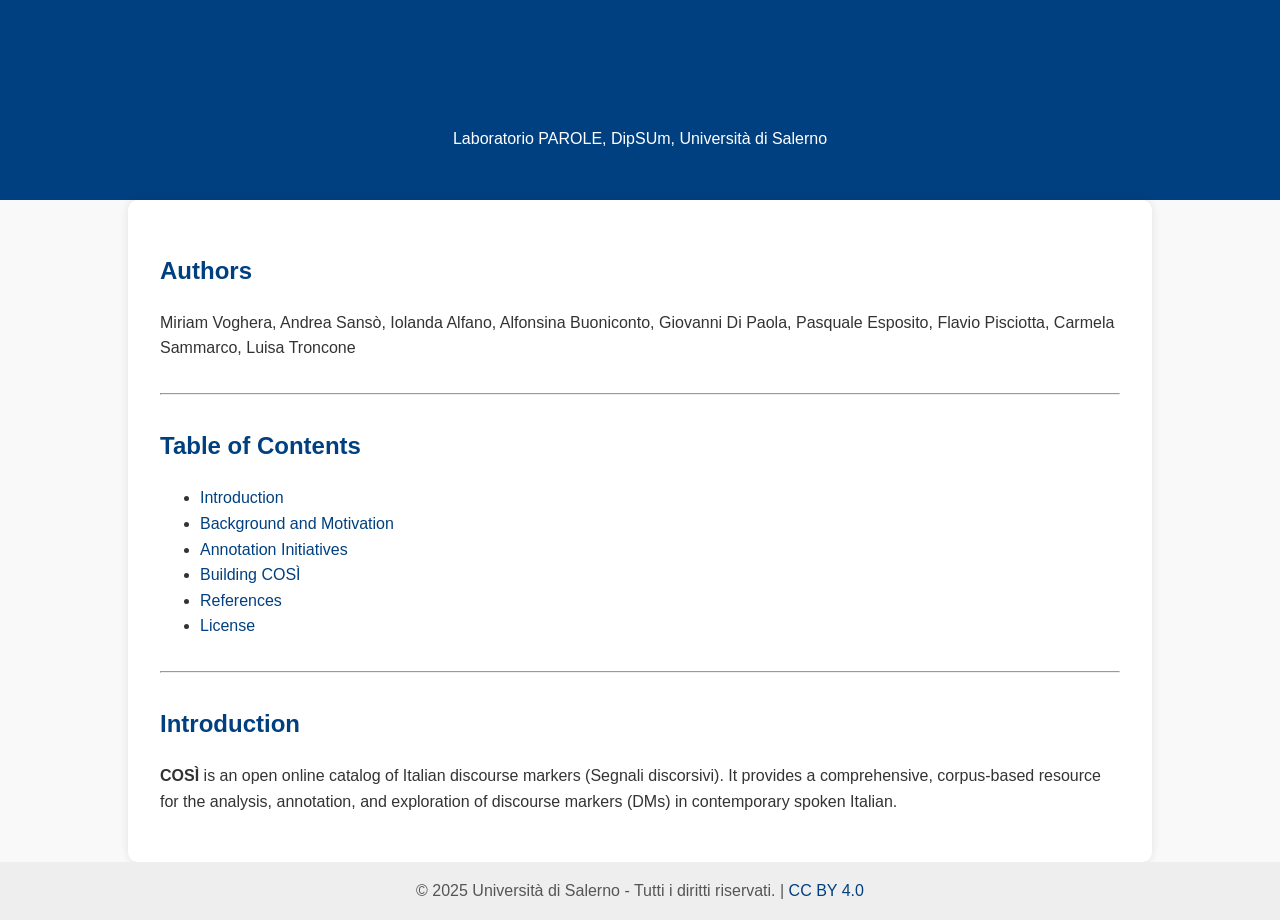
==== index.html @ 942e21ba "Create index.html" ====
<!DOCTYPE html>
<html lang="it">
<head>
  <meta charset="UTF-8" />
  <meta name="viewport" content="width=device-width, initial-scale=1.0"/>
  <title>COSÌ - Catalogo Online dei Segnali discorsivi dell’Italiano</title>
  <style>
    body {
      margin: 0;
      font-family: "Helvetica Neue", sans-serif;
      line-height: 1.6;
      background: #f9f9f9;
      color: #333;
      display: flex;
      flex-direction: column;
      min-height: 100vh;
    }

    header {
      background: #004080;
      color: white;
      padding: 2rem;
      text-align: center;
    }

    main {
      flex: 1;
      padding: 2rem;
      max-width: 960px;
      margin: 0 auto;
      background: white;
      box-shadow: 0 0 10px rgba(0,0,0,0.1);
      border-radius: 10px;
    }

    h1, h2, h3 {
      color: #004080;
    }

    code {
      background: #eee;
      padding: 0.2em 0.4em;
      border-radius: 4px;
    }

    footer {
      text-align: center;
      padding: 1rem;
      background: #eee;
      color: #555;
    }

    table {
      width: 100%;
      border-collapse: collapse;
      margin-top: 1em;
    }

    th, td {
      border: 1px solid #ccc;
      padding: 0.5em;
      text-align: left;
    }

    a {
      color: #004080;
      text-decoration: none;
    }

    a:hover {
      text-decoration: underline;
    }

    hr {
      margin: 2rem 0;
    }
  </style>
</head>
<body>

  <header>
    <h1>COSÌ - Catalogo Online dei Segnali discorsivi dell’Italiano</h1>
    <p>Laboratorio PAROLE, DipSUm, Università di Salerno</p>
  </header>

  <main>
    <!-- Paste your markdown content here as HTML or use a converter to generate it -->
    <!-- For brevity, only the first few sections shown here -->
    <h2>Authors</h2>
    <p>
      Miriam Voghera, Andrea Sansò, Iolanda Alfano, Alfonsina Buoniconto, Giovanni Di Paola, Pasquale Esposito, Flavio Pisciotta, Carmela Sammarco, Luisa Troncone
    </p>

    <hr />

    <h2>Table of Contents</h2>
    <ul>
      <li><a href="#introduction">Introduction</a></li>
      <li><a href="#background-and-motivation">Background and Motivation</a></li>
      <li><a href="#annotation-initiatives">Annotation Initiatives</a></li>
      <li><a href="#building-così">Building COSÌ</a></li>
      <li><a href="#references">References</a></li>
      <li><a href="#license">License</a></li>
    </ul>

    <hr />

    <h2 id="introduction">Introduction</h2>
    <p><strong>COSÌ</strong> is an open online catalog of Italian discourse markers (Segnali discorsivi).  
    It provides a comprehensive, corpus-based resource for the analysis, annotation, and exploration of discourse markers (DMs) in contemporary spoken Italian.</p>

    <!-- Continue adding the rest of your sections as HTML or paste the rest here -->

  </main>

  <footer>
    © 2025 Università di Salerno - Tutti i diritti riservati. |
    <a href="https://creativecommons.org/licenses/by/4.0/">CC BY 4.0</a>
  </footer>

</body>
</html>
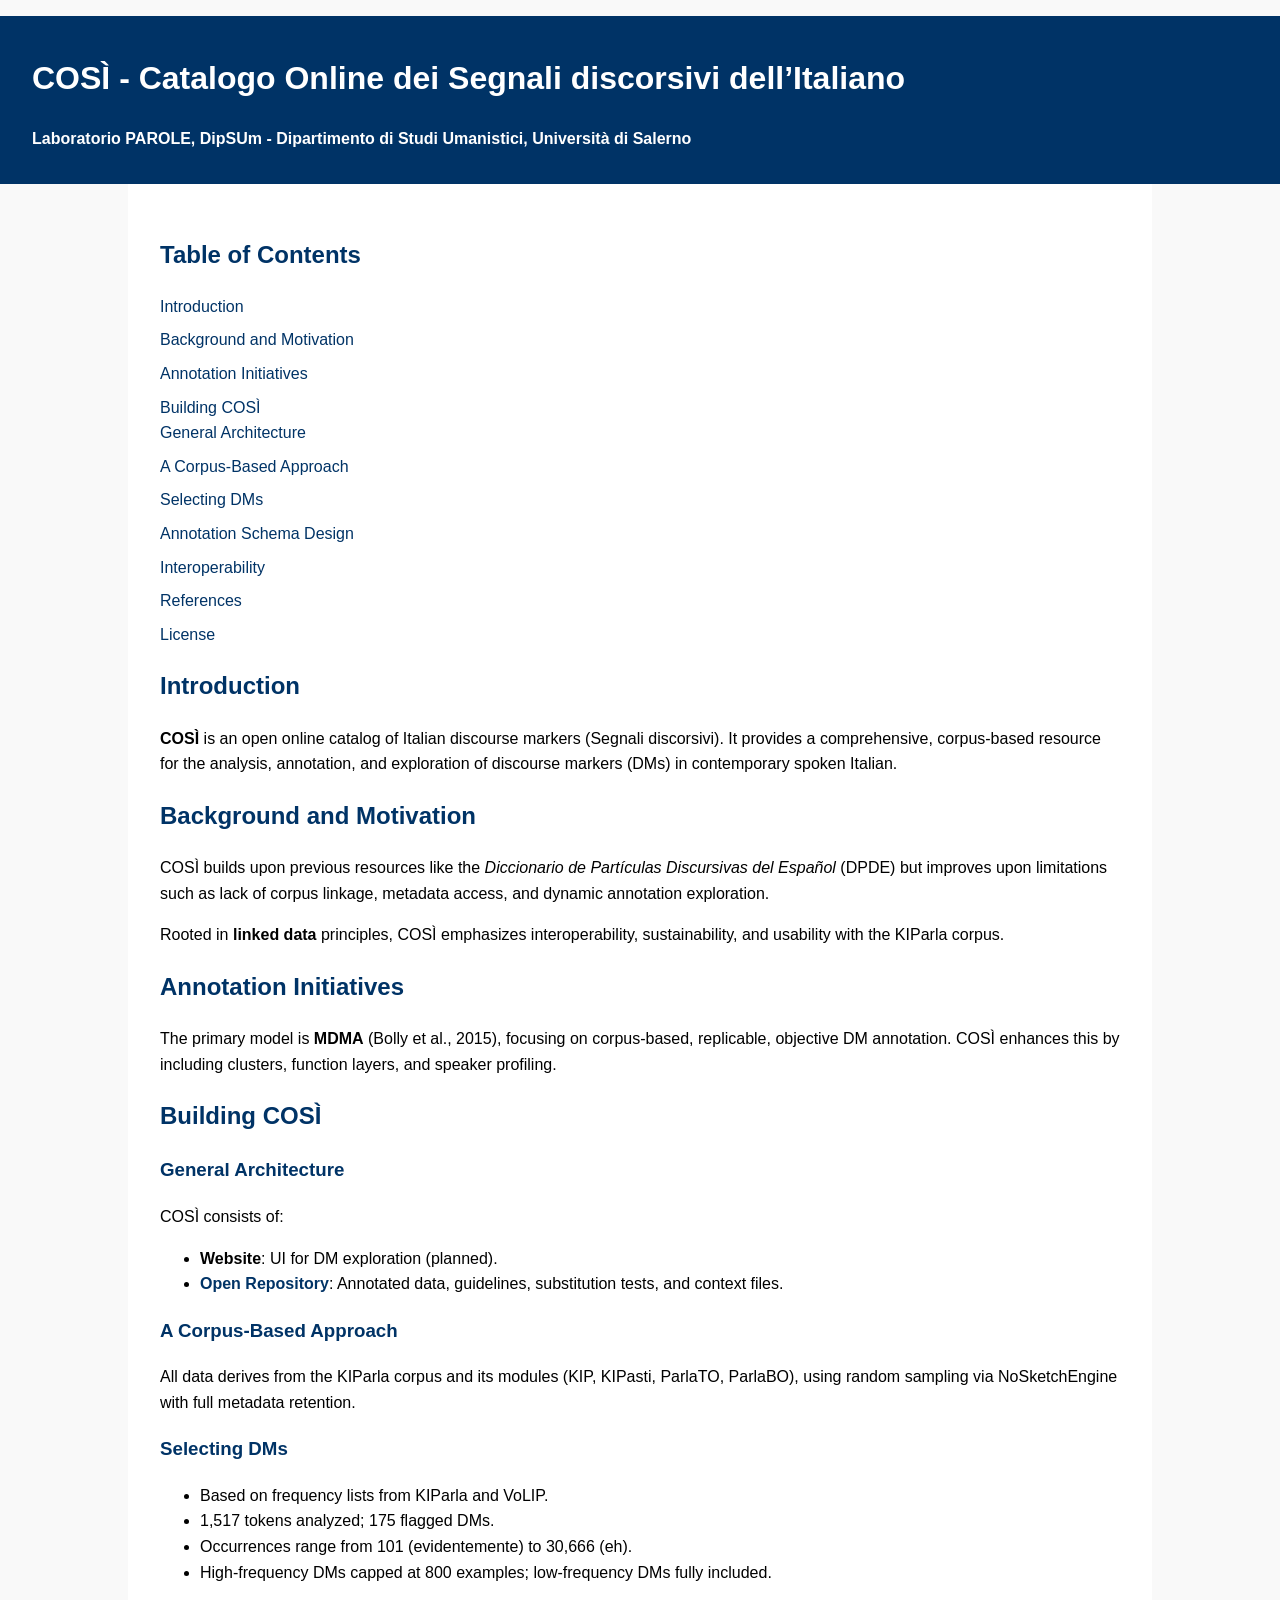
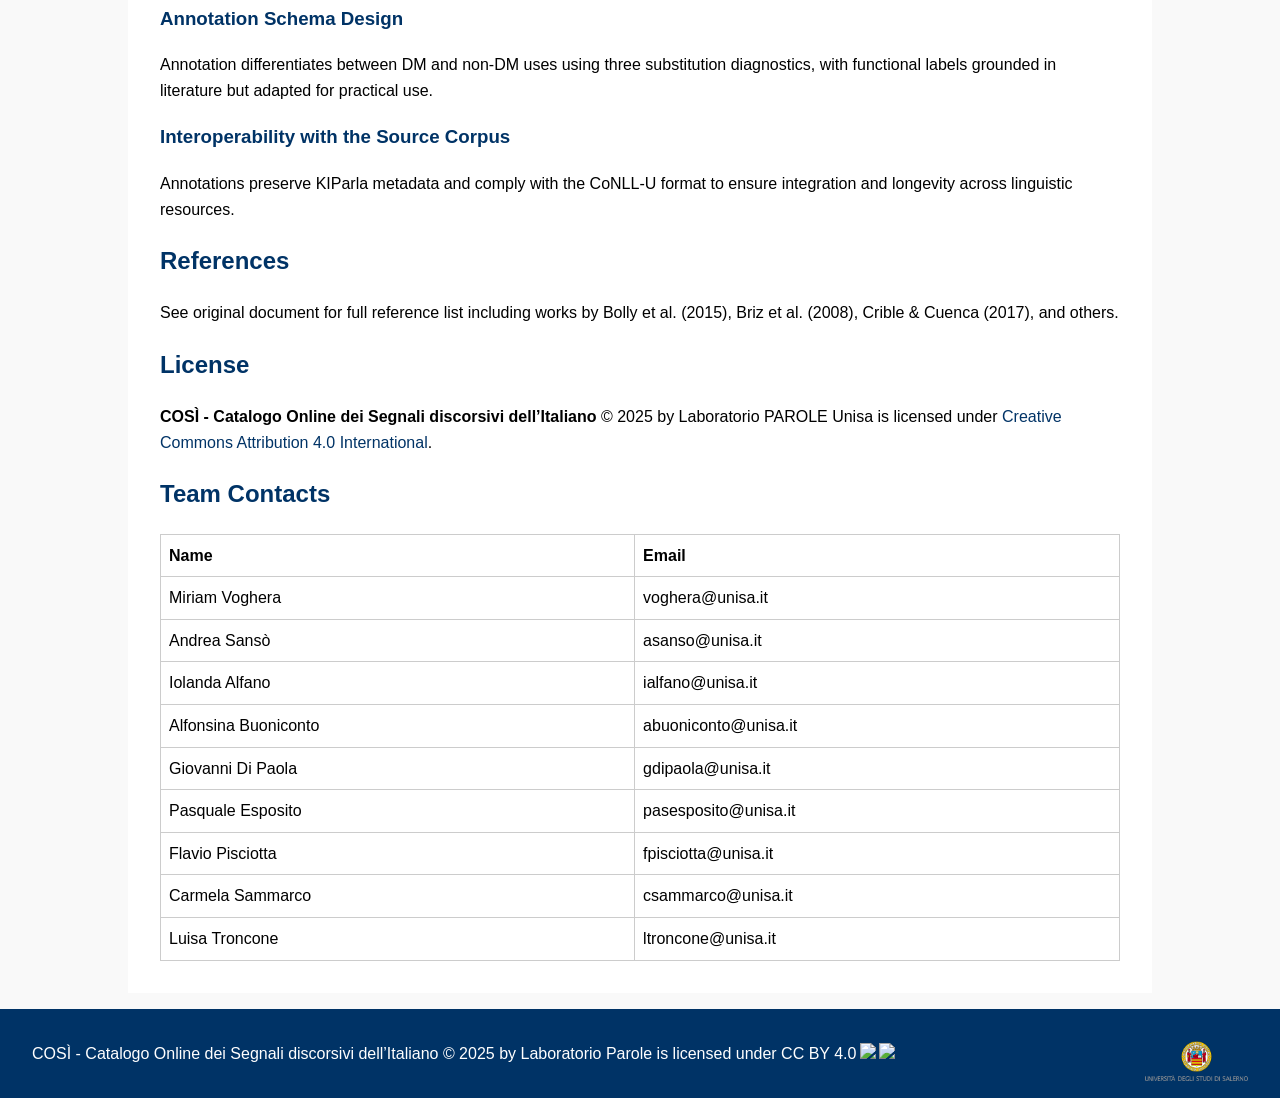
==== commit a8c38b56: "Website" ====
--- a/index.html
+++ b/index.html
@@ -1,122 +1,182 @@
 <!DOCTYPE html>
-<html lang="it">
+<html lang="en">
 <head>
-  <meta charset="UTF-8" />
-  <meta name="viewport" content="width=device-width, initial-scale=1.0"/>
+  <meta charset="UTF-8">
+  <meta name="viewport" content="width=device-width, initial-scale=1.0">
   <title>COSÌ - Catalogo Online dei Segnali discorsivi dell’Italiano</title>
   <style>
-    body {
+ body {
+      font-family: Arial, sans-serif;
+      line-height: 1.6;
       margin: 0;
-      font-family: "Helvetica Neue", sans-serif;
-      line-height: 1.6;
+      padding: 0;
       background: #f9f9f9;
-      color: #333;
-      display: flex;
-      flex-direction: column;
-      min-height: 100vh;
     }
+    header, footer {
+      background: #003366;
+      color: white;
+      padding: 1em 2em;
+      margin-top: 1em;
+      display:block;
+      flex-direction: row;
 
-    header {
-      background: #004080;
-      color: white;
-      padding: 2rem;
-      text-align: center;
     }
+    footer a {
 
+        color: white;
+    }
     main {
-      flex: 1;
-      padding: 2rem;
+      padding: 2em;
       max-width: 960px;
-      margin: 0 auto;
+      margin: auto;
       background: white;
-      box-shadow: 0 0 10px rgba(0,0,0,0.1);
-      border-radius: 10px;
     }
-
     h1, h2, h3 {
-      color: #004080;
+      color: #003366;
     }
-
-    code {
-      background: #eee;
-      padding: 0.2em 0.4em;
-      border-radius: 4px;
+    a {
+      color: #003366;
+      text-decoration: none;
     }
-
-    footer {
-      text-align: center;
-      padding: 1rem;
-      background: #eee;
-      color: #555;
+    nav ul {
+      list-style-type: none;
+      padding: 0;
     }
-
+    nav ul li {
+      margin-bottom: 0.5em;
+    }
     table {
+      border-collapse: collapse;
       width: 100%;
-      border-collapse: collapse;
       margin-top: 1em;
     }
-
+    table, th, td {
+      border: 1px solid #ccc;
+    }
     th, td {
-      border: 1px solid #ccc;
       padding: 0.5em;
       text-align: left;
     }
-
-    a {
-      color: #004080;
-      text-decoration: none;
-    }
-
-    a:hover {
-      text-decoration: underline;
-    }
-
-    hr {
-      margin: 2rem 0;
-    }
+  
   </style>
 </head>
 <body>
+  <header>
+    <h1 style="color: white;">COSÌ - Catalogo Online dei Segnali discorsivi dell’Italiano</h1>
+    <p><strong>Laboratorio PAROLE, DipSUm - Dipartimento di Studi Umanistici, Università di Salerno</strong></p>
+  </header>
+  <main>
+    <h2>Table of Contents</h2>
+    <nav>
+      <ul>
+        <li><a href="#introduction">Introduction</a></li>
+        <li><a href="#background-and-motivation">Background and Motivation</a></li>
+        <li><a href="#annotation-initiatives">Annotation Initiatives</a></li>
+        <li><a href="#building-cosi">Building COSÌ</a>
+          <ul>
+            <li><a href="#general-architecture">General Architecture</a></li>
+            <li><a href="#a-corpus-based-approach">A Corpus-Based Approach</a></li>
+            <li><a href="#selecting-dms">Selecting DMs</a></li>
+            <li><a href="#annotation-schema-design">Annotation Schema Design</a></li>
+            <li><a href="#interoperability">Interoperability</a></li>
+          </ul>
+        </li>
+        <li><a href="#references">References</a></li>
+        <li><a href="#license">License</a></li>
+      </ul>
+    </nav>
 
-  <header>
-    <h1>COSÌ - Catalogo Online dei Segnali discorsivi dell’Italiano</h1>
-    <p>Laboratorio PAROLE, DipSUm, Università di Salerno</p>
-  </header>
+    <section id="introduction">
+      <h2>Introduction</h2>
+      <p><strong>COSÌ</strong> is an open online catalog of Italian discourse markers (Segnali discorsivi). It provides a comprehensive, corpus-based resource for the analysis, annotation, and exploration of discourse markers (DMs) in contemporary spoken Italian.</p>
+    </section>
 
-  <main>
-    <!-- Paste your markdown content here as HTML or use a converter to generate it -->
-    <!-- For brevity, only the first few sections shown here -->
-    <h2>Authors</h2>
-    <p>
-      Miriam Voghera, Andrea Sansò, Iolanda Alfano, Alfonsina Buoniconto, Giovanni Di Paola, Pasquale Esposito, Flavio Pisciotta, Carmela Sammarco, Luisa Troncone
-    </p>
+    <section id="background-and-motivation">
+      <h2>Background and Motivation</h2>
+      <p>COSÌ builds upon previous resources like the <em>Diccionario de Partículas Discursivas del Español</em> (DPDE) but improves upon limitations such as lack of corpus linkage, metadata access, and dynamic annotation exploration.</p>
+      <p>Rooted in <strong>linked data</strong> principles, COSÌ emphasizes interoperability, sustainability, and usability with the KIParla corpus.</p>
+    </section>
 
-    <hr />
+    <section id="annotation-initiatives">
+      <h2>Annotation Initiatives</h2>
+      <p>The primary model is <strong>MDMA</strong> (Bolly et al., 2015), focusing on corpus-based, replicable, objective DM annotation. COSÌ enhances this by including clusters, function layers, and speaker profiling.</p>
+    </section>
 
-    <h2>Table of Contents</h2>
-    <ul>
-      <li><a href="#introduction">Introduction</a></li>
-      <li><a href="#background-and-motivation">Background and Motivation</a></li>
-      <li><a href="#annotation-initiatives">Annotation Initiatives</a></li>
-      <li><a href="#building-così">Building COSÌ</a></li>
-      <li><a href="#references">References</a></li>
-      <li><a href="#license">License</a></li>
-    </ul>
+    <section id="building-cosi">
+      <h2>Building COSÌ</h2>
 
-    <hr />
+      <section id="general-architecture">
+        <h3>General Architecture</h3>
+        <p>COSÌ consists of:</p>
+        <ul>
+          <li><strong>Website</strong>: UI for DM exploration (planned).</li>
+          <li><strong><a href="https://github.com/LaboratorioPAROLE/cosi">Open Repository</a></strong>: Annotated data, guidelines, substitution tests, and context files.</li>
+        </ul>
+      </section>
 
-    <h2 id="introduction">Introduction</h2>
-    <p><strong>COSÌ</strong> is an open online catalog of Italian discourse markers (Segnali discorsivi).  
-    It provides a comprehensive, corpus-based resource for the analysis, annotation, and exploration of discourse markers (DMs) in contemporary spoken Italian.</p>
+      <section id="a-corpus-based-approach">
+        <h3>A Corpus-Based Approach</h3>
+        <p>All data derives from the KIParla corpus and its modules (KIP, KIPasti, ParlaTO, ParlaBO), using random sampling via NoSketchEngine with full metadata retention.</p>
+      </section>
 
-    <!-- Continue adding the rest of your sections as HTML or paste the rest here -->
+      <section id="selecting-dms">
+        <h3>Selecting DMs</h3>
+        <ul>
+          <li>Based on frequency lists from KIParla and VoLIP.</li>
+          <li>1,517 tokens analyzed; 175 flagged DMs.</li>
+          <li>Occurrences range from 101 (evidentemente) to 30,666 (eh).</li>
+          <li>High-frequency DMs capped at 800 examples; low-frequency DMs fully included.</li>
+        </ul>
+      </section>
 
+      <section id="annotation-schema-design">
+        <h3>Annotation Schema Design</h3>
+        <p>Annotation differentiates between DM and non-DM uses using three substitution diagnostics, with functional labels grounded in literature but adapted for practical use.</p>
+      </section>
+
+      <section id="interoperability">
+        <h3>Interoperability with the Source Corpus</h3>
+        <p>Annotations preserve KIParla metadata and comply with the CoNLL-U format to ensure integration and longevity across linguistic resources.</p>
+      </section>
+    </section>
+
+    <section id="references">
+      <h2>References</h2>
+      <p>See original document for full reference list including works by Bolly et al. (2015), Briz et al. (2008), Crible & Cuenca (2017), and others.</p>
+    </section>
+
+    <section id="license">
+      <h2>License</h2>
+      <p><strong>COSÌ - Catalogo Online dei Segnali discorsivi dell’Italiano</strong> © 2025 by Laboratorio PAROLE Unisa is licensed under <a href="https://creativecommons.org/licenses/by/4.0/" target="_blank">Creative Commons Attribution 4.0 International</a>.</p>
+    </section>
+
+    <section id="contacts">
+      <h2>Team Contacts</h2>
+      <table>
+        <thead>
+          <tr><th>Name</th><th>Email</th></tr>
+        </thead>
+        <tbody>
+          <tr><td>Miriam Voghera</td><td>voghera@unisa.it</td></tr>
+          <tr><td>Andrea Sansò</td><td>asanso@unisa.it</td></tr>
+          <tr><td>Iolanda Alfano</td><td>ialfano@unisa.it</td></tr>
+          <tr><td>Alfonsina Buoniconto</td><td>abuoniconto@unisa.it</td></tr>
+          <tr><td>Giovanni Di Paola</td><td>gdipaola@unisa.it</td></tr>
+          <tr><td>Pasquale Esposito</td><td>pasesposito@unisa.it</td></tr>
+          <tr><td>Flavio Pisciotta</td><td>fpisciotta@unisa.it</td></tr>
+          <tr><td>Carmela Sammarco</td><td>csammarco@unisa.it</td></tr>
+          <tr><td>Luisa Troncone</td><td>ltroncone@unisa.it</td></tr>
+        </tbody>
+      </table>
+    </section>
   </main>
+  <footer>
 
-  <footer>
-    © 2025 Università di Salerno - Tutti i diritti riservati. |
-    <a href="https://creativecommons.org/licenses/by/4.0/">CC BY 4.0</a>
-  </footer>
-
+    
+<p><a href="https://creativecommons.org">COSÌ - Catalogo Online dei Segnali discorsivi dell’Italiano</a> © 2025 by <a href="https://creativecommons.org">Laboratorio Parole</a> is licensed under <a href="https://creativecommons.org/licenses/by/4.0/">CC BY 4.0</a><img src="https://mirrors.creativecommons.org/presskit/icons/cc.svg" style="max-width: 1em;max-height:1em;margin-left: .2em;"><img src="https://mirrors.creativecommons.org/presskit/icons/by.svg" style="max-width: 1em;max-height:1em;margin-left: .2em;">  <img style="align-items: center;
+      float: right;
+      height: 40px;" src="/images/logo-unisa.png"/></p>
+   
+</footer>
 </body>
 </html>
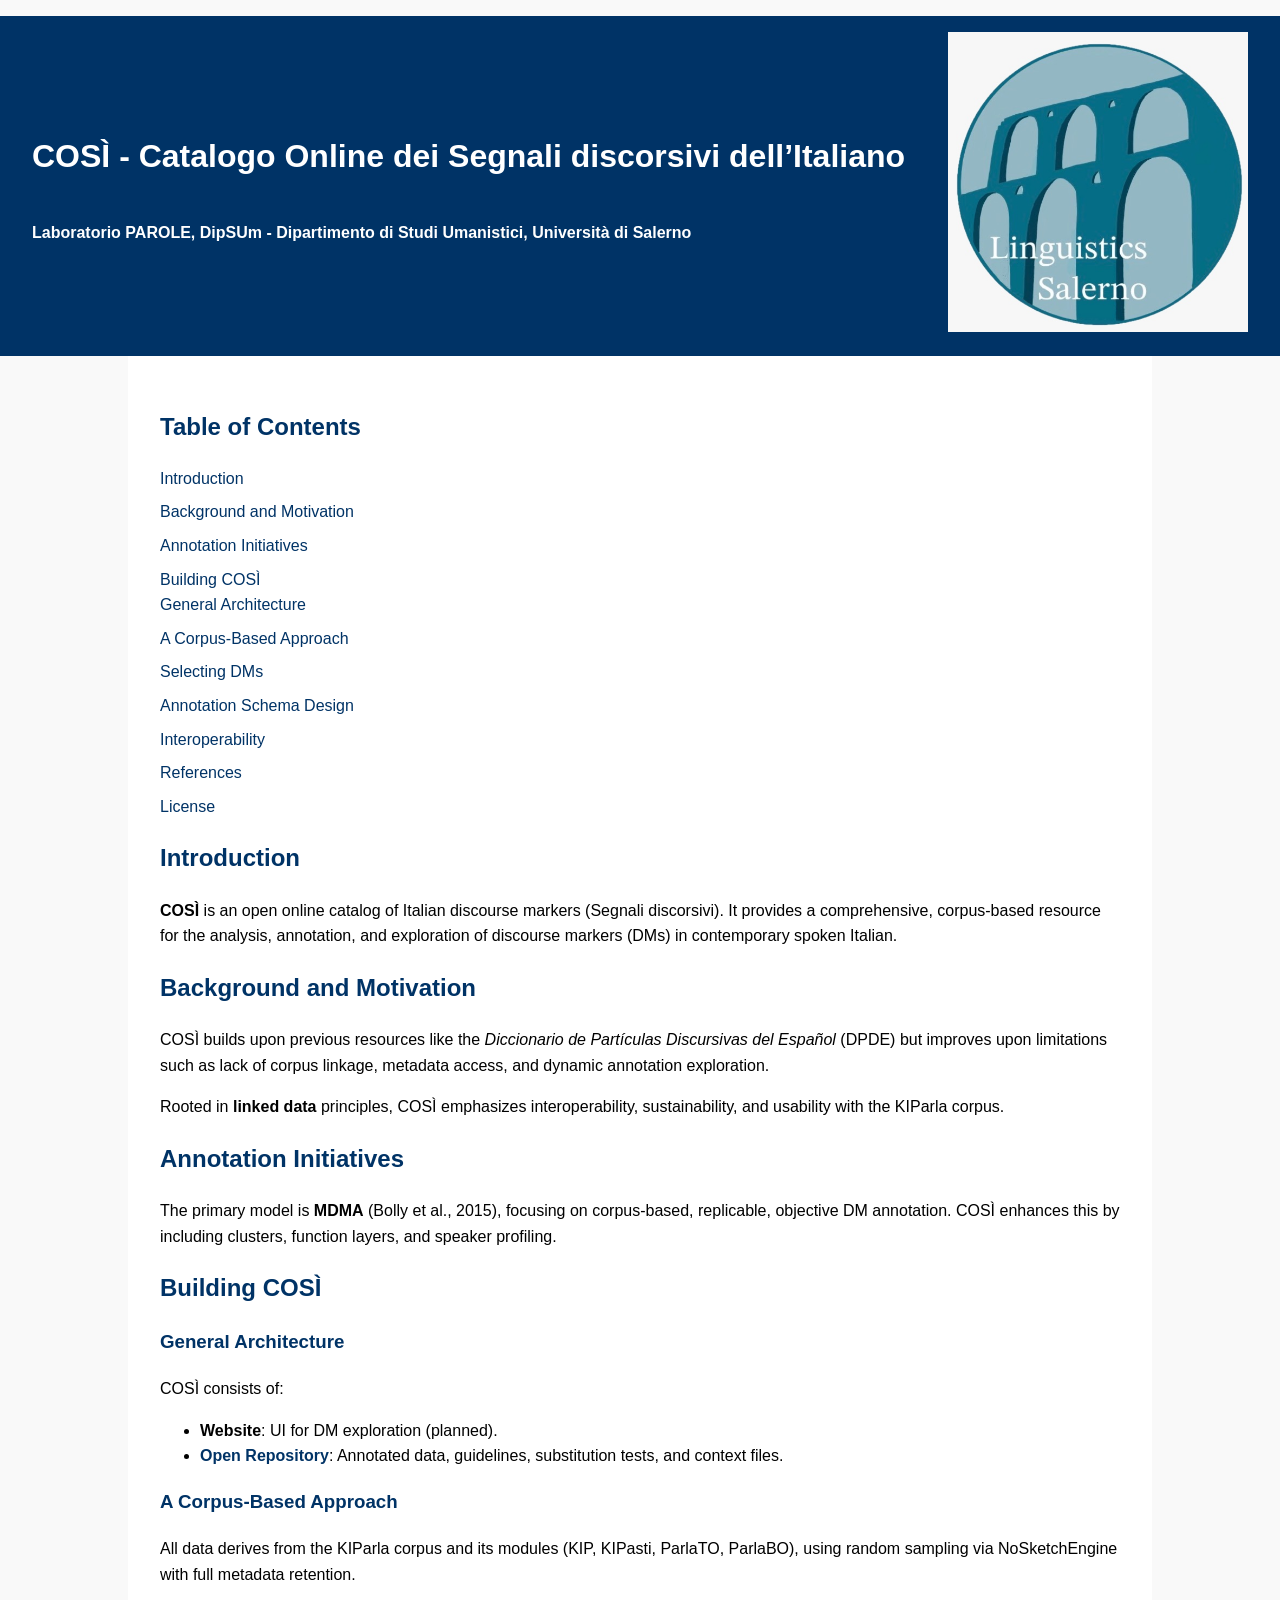
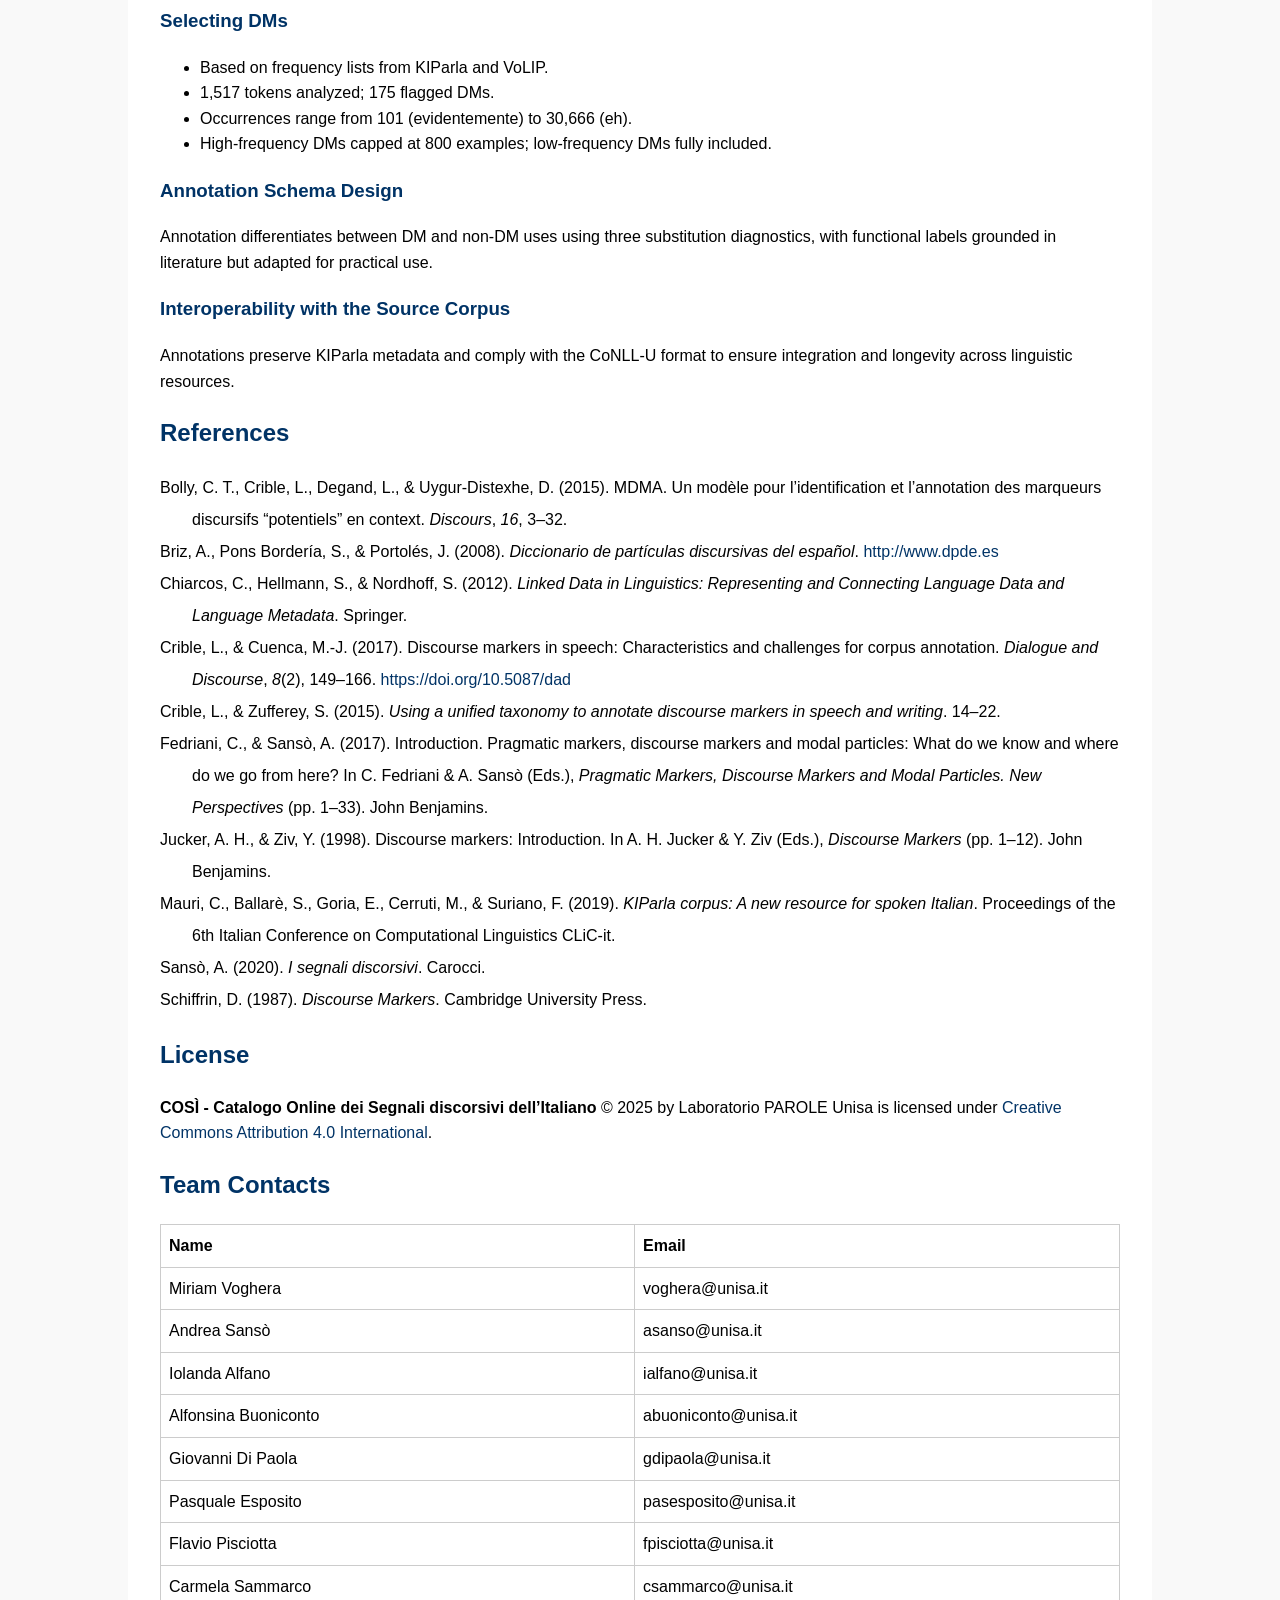
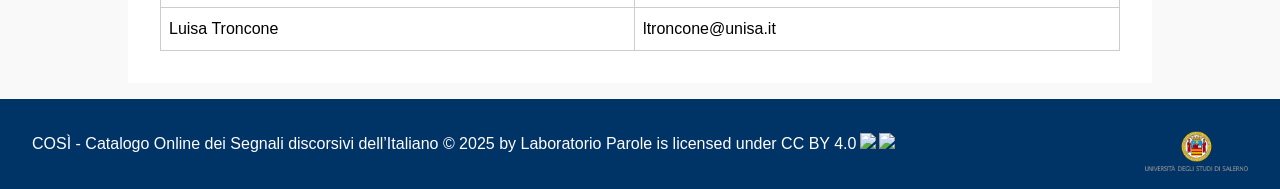
==== commit ac7d9f71: "LinguiticSA logo update" ====
--- a/index.html
+++ b/index.html
@@ -62,9 +62,24 @@
 </head>
 <body>
   <header>
-    <h1 style="color: white;">COSÌ - Catalogo Online dei Segnali discorsivi dell’Italiano</h1>
-    <p><strong>Laboratorio PAROLE, DipSUm - Dipartimento di Studi Umanistici, Università di Salerno</strong></p>
-  </header>
+  <div style="display: flex; align-items: center;">
+    <div style="display: flex; flex-direction: column;">
+      <h1 style="color: white;">COSÌ - Catalogo Online dei Segnali discorsivi dell’Italiano</h1>
+      <div>
+        <p><strong>Laboratorio PAROLE, DipSUm - Dipartimento di Studi Umanistici, Università di Salerno</strong></p>
+      </div>
+    </div>
+    
+    <div style="margin-left: auto;">
+      <img
+        style="height: 300px; width: 300px;"
+        src="/images/logo-linguisticSA.jpg"
+        alt="Logo LinguisticSA"
+      />
+    </div>
+  </div>
+</header>
+
   <main>
     <h2>Table of Contents</h2>
     <nav>
@@ -142,8 +157,31 @@
 
     <section id="references">
       <h2>References</h2>
-      <p>See original document for full reference list including works by Bolly et al. (2015), Briz et al. (2008), Crible & Cuenca (2017), and others.</p>
-    </section>
+     
+     <div class="csl-bib-body" style="line-height: 2; margin-left: 2em; text-indent:-2em;">
+  <div class="csl-entry">Bolly, C. T., Crible, L., Degand, L., &amp; Uygur-Distexhe, D. (2015). MDMA. Un modèle pour l’identification et l’annotation des marqueurs discursifs “potentiels” en context. <i>Discours</i>, <i>16</i>, 3–32.</div>
+  <span class="Z3988" title="url_ver=Z39.88-2004&amp;ctx_ver=Z39.88-2004&amp;rfr_id=info%3Asid%2Fzotero.org%3A2&amp;rft_val_fmt=info%3Aofi%2Ffmt%3Akev%3Amtx%3Ajournal&amp;rft.genre=article&amp;rft.atitle=MDMA.%20Un%20mod%C3%A8le%20pour%20l%E2%80%99identification%20et%20l%E2%80%99annotation%20des%20marqueurs%20discursifs%20%E2%80%9Cpotentiels%E2%80%9D%20en%20context&amp;rft.jtitle=Discours&amp;rft.stitle=Discours&amp;rft.volume=16&amp;rft.aufirst=C.%20T.&amp;rft.aulast=Bolly&amp;rft.au=C.%20T.%20Bolly&amp;rft.au=L.%20Crible&amp;rft.au=L.%20Degand&amp;rft.au=D.%20Uygur-Distexhe&amp;rft.date=2015&amp;rft.pages=3-32&amp;rft.spage=3&amp;rft.epage=32"></span>
+  <div class="csl-entry">Briz, A., Pons Bordería, S., &amp; Portolés, J. (2008). <i>Diccionario de partículas discursivas del español</i>. <a href="http://www.dpde.es">http://www.dpde.es</a></div>
+  <span class="Z3988" title="url_ver=Z39.88-2004&amp;ctx_ver=Z39.88-2004&amp;rfr_id=info%3Asid%2Fzotero.org%3A2&amp;rft_val_fmt=info%3Aofi%2Ffmt%3Akev%3Amtx%3Adc&amp;rft.type=webpage&amp;rft.title=Diccionario%20de%20part%C3%ADculas%20discursivas%20del%20espa%C3%B1ol&amp;rft.identifier=http%3A%2F%2Fwww.dpde.es&amp;rft.aufirst=A.&amp;rft.aulast=Briz&amp;rft.au=A.%20Briz&amp;rft.au=S.%20Pons%20Border%C3%ADa&amp;rft.au=J.%20Portol%C3%A9s&amp;rft.date=2008"></span>
+  <div class="csl-entry">Chiarcos, C., Hellmann, S., &amp; Nordhoff, S. (2012). <i>Linked Data in Linguistics: Representing and Connecting Language Data and Language Metadata</i>. Springer.</div>
+  <span class="Z3988" title="url_ver=Z39.88-2004&amp;ctx_ver=Z39.88-2004&amp;rfr_id=info%3Asid%2Fzotero.org%3A2&amp;rft_val_fmt=info%3Aofi%2Ffmt%3Akev%3Amtx%3Abook&amp;rft.genre=book&amp;rft.btitle=Linked%20Data%20in%20Linguistics%3A%20Representing%20and%20Connecting%20Language%20Data%20and%20Language%20Metadata&amp;rft.place=Berlin%2C%20Heidelberg&amp;rft.publisher=Springer&amp;rft.aufirst=Christian&amp;rft.aulast=Chiarcos&amp;rft.au=Christian%20Chiarcos&amp;rft.au=Sebastian%20Hellmann&amp;rft.au=Sebastian%20Nordhoff&amp;rft.date=2012"></span>
+  <div class="csl-entry">Crible, L., &amp; Cuenca, M.-J. (2017). Discourse markers in speech: Characteristics and challenges for corpus annotation. <i>Dialogue and Discourse</i>, <i>8</i>(2), 149–166. <a href="https://doi.org/10.5087/dad">https://doi.org/10.5087/dad</a></div>
+  <span class="Z3988" title="url_ver=Z39.88-2004&amp;ctx_ver=Z39.88-2004&amp;rfr_id=info%3Asid%2Fzotero.org%3A2&amp;rft_id=info%3Adoi%2F10.5087%2Fdad&amp;rft_val_fmt=info%3Aofi%2Ffmt%3Akev%3Amtx%3Ajournal&amp;rft.genre=article&amp;rft.atitle=Discourse%20markers%20in%20speech%3A%20Characteristics%20and%20challenges%20for%20corpus%20annotation&amp;rft.jtitle=Dialogue%20and%20Discourse&amp;rft.stitle=Dialogue%20and%20Discourse&amp;rft.volume=8&amp;rft.issue=2&amp;rft.aufirst=L.&amp;rft.aulast=Crible&amp;rft.au=L.%20Crible&amp;rft.au=Maria-Josep%20Cuenca&amp;rft.date=2017&amp;rft.pages=149-166&amp;rft.spage=149&amp;rft.epage=166"></span>
+  <div class="csl-entry">Crible, L., &amp; Zufferey, S. (2015). <i>Using a unified taxonomy to annotate discourse markers in speech and writing</i>. 14–22.</div>
+  <span class="Z3988" title="url_ver=Z39.88-2004&amp;ctx_ver=Z39.88-2004&amp;rfr_id=info%3Asid%2Fzotero.org%3A2&amp;rft_val_fmt=info%3Aofi%2Ffmt%3Akev%3Amtx%3Abook&amp;rft.genre=proceeding&amp;rft.atitle=Using%20a%20unified%20taxonomy%20to%20annotate%20discourse%20markers%20in%20speech%20and%20writing&amp;rft.aufirst=L.&amp;rft.aulast=Crible&amp;rft.au=L.%20Crible&amp;rft.au=S.%20Zufferey&amp;rft.date=2015&amp;rft.pages=14-22&amp;rft.spage=14&amp;rft.epage=22"></span>
+  <div class="csl-entry">Fedriani, C., &amp; Sansò, A. (2017). Introduction. Pragmatic markers, discourse markers and modal particles: What do we know and where do we go from here? In C. Fedriani &amp; A. Sansò (Eds.), <i>Pragmatic Markers, Discourse Markers and Modal Particles. New Perspectives</i> (pp. 1–33). John Benjamins.</div>
+  <span class="Z3988" title="url_ver=Z39.88-2004&amp;ctx_ver=Z39.88-2004&amp;rfr_id=info%3Asid%2Fzotero.org%3A2&amp;rft_val_fmt=info%3Aofi%2Ffmt%3Akev%3Amtx%3Abook&amp;rft.genre=bookitem&amp;rft.atitle=Introduction.%20Pragmatic%20markers%2C%20discourse%20markers%20and%20modal%20particles%3A%20What%20do%20we%20know%20and%20where%20do%20we%20go%20from%20here%3F&amp;rft.place=Amsterdam&amp;rft.publisher=John%20Benjamins&amp;rft.aufirst=Chiara&amp;rft.aulast=Fedriani&amp;rft.au=Chiara%20Fedriani&amp;rft.au=Andrea%20Sans%C3%B2&amp;rft.au=Chiara%20Fedriani&amp;rft.au=Andrea%20Sans%C3%B2&amp;rft.date=2017&amp;rft.pages=1-33&amp;rft.spage=1&amp;rft.epage=33"></span>
+  <div class="csl-entry">Jucker, A. H., &amp; Ziv, Y. (1998). Discourse markers: Introduction. In A. H. Jucker &amp; Y. Ziv (Eds.), <i>Discourse Markers</i> (pp. 1–12). John Benjamins.</div>
+  <span class="Z3988" title="url_ver=Z39.88-2004&amp;ctx_ver=Z39.88-2004&amp;rfr_id=info%3Asid%2Fzotero.org%3A2&amp;rft_val_fmt=info%3Aofi%2Ffmt%3Akev%3Amtx%3Abook&amp;rft.genre=bookitem&amp;rft.atitle=Discourse%20markers%3A%20Introduction&amp;rft.place=Amsterdam&amp;rft.publisher=John%20Benjamins&amp;rft.aufirst=Andreas%20H.&amp;rft.aulast=Jucker&amp;rft.au=Andreas%20H.%20Jucker&amp;rft.au=Yael%20Ziv&amp;rft.au=Andreas%20H.%20Jucker&amp;rft.au=Yael%20Ziv&amp;rft.date=1998&amp;rft.pages=1-12&amp;rft.spage=1&amp;rft.epage=12"></span>
+  <div class="csl-entry">Mauri, C., Ballarè, S., Goria, E., Cerruti, M., &amp; Suriano, F. (2019). <i>KIParla corpus: A new resource for spoken Italian</i>. Proceedings of the 6th Italian Conference on Computational Linguistics CLiC-it.</div>
+  <span class="Z3988" title="url_ver=Z39.88-2004&amp;ctx_ver=Z39.88-2004&amp;rfr_id=info%3Asid%2Fzotero.org%3A2&amp;rft_val_fmt=info%3Aofi%2Ffmt%3Akev%3Amtx%3Abook&amp;rft.genre=proceeding&amp;rft.atitle=KIParla%20corpus%3A%20a%20new%20resource%20for%20spoken%20Italian&amp;rft.aufirst=Caterina&amp;rft.aulast=Mauri&amp;rft.au=Caterina%20Mauri&amp;rft.au=Samuela%20Ballar%C3%A8&amp;rft.au=Ester%20Goria&amp;rft.au=Massimo%20Cerruti&amp;rft.au=Francesco%20Suriano&amp;rft.date=2019"></span>
+  <div class="csl-entry">Sansò, A. (2020). <i>I segnali discorsivi</i>. Carocci.</div>
+  <span class="Z3988" title="url_ver=Z39.88-2004&amp;ctx_ver=Z39.88-2004&amp;rfr_id=info%3Asid%2Fzotero.org%3A2&amp;rft_val_fmt=info%3Aofi%2Ffmt%3Akev%3Amtx%3Abook&amp;rft.genre=book&amp;rft.btitle=I%20segnali%20discorsivi&amp;rft.place=Rome&amp;rft.publisher=Carocci&amp;rft.aufirst=Andrea&amp;rft.aulast=Sans%C3%B2&amp;rft.au=Andrea%20Sans%C3%B2&amp;rft.date=2020"></span>
+  <div class="csl-entry">Schiffrin, D. (1987). <i>Discourse Markers</i>. Cambridge University Press.</div>
+  <span class="Z3988" title="url_ver=Z39.88-2004&amp;ctx_ver=Z39.88-2004&amp;rfr_id=info%3Asid%2Fzotero.org%3A2&amp;rft_val_fmt=info%3Aofi%2Ffmt%3Akev%3Amtx%3Abook&amp;rft.genre=book&amp;rft.btitle=Discourse%20Markers&amp;rft.place=Cambridge&amp;rft.publisher=Cambridge%20University%20Press&amp;rft.aufirst=Deborah&amp;rft.aulast=Schiffrin&amp;rft.au=Deborah%20Schiffrin&amp;rft.date=1987"></span>
+</div>
+</section>
+
 
     <section id="license">
       <h2>License</h2>
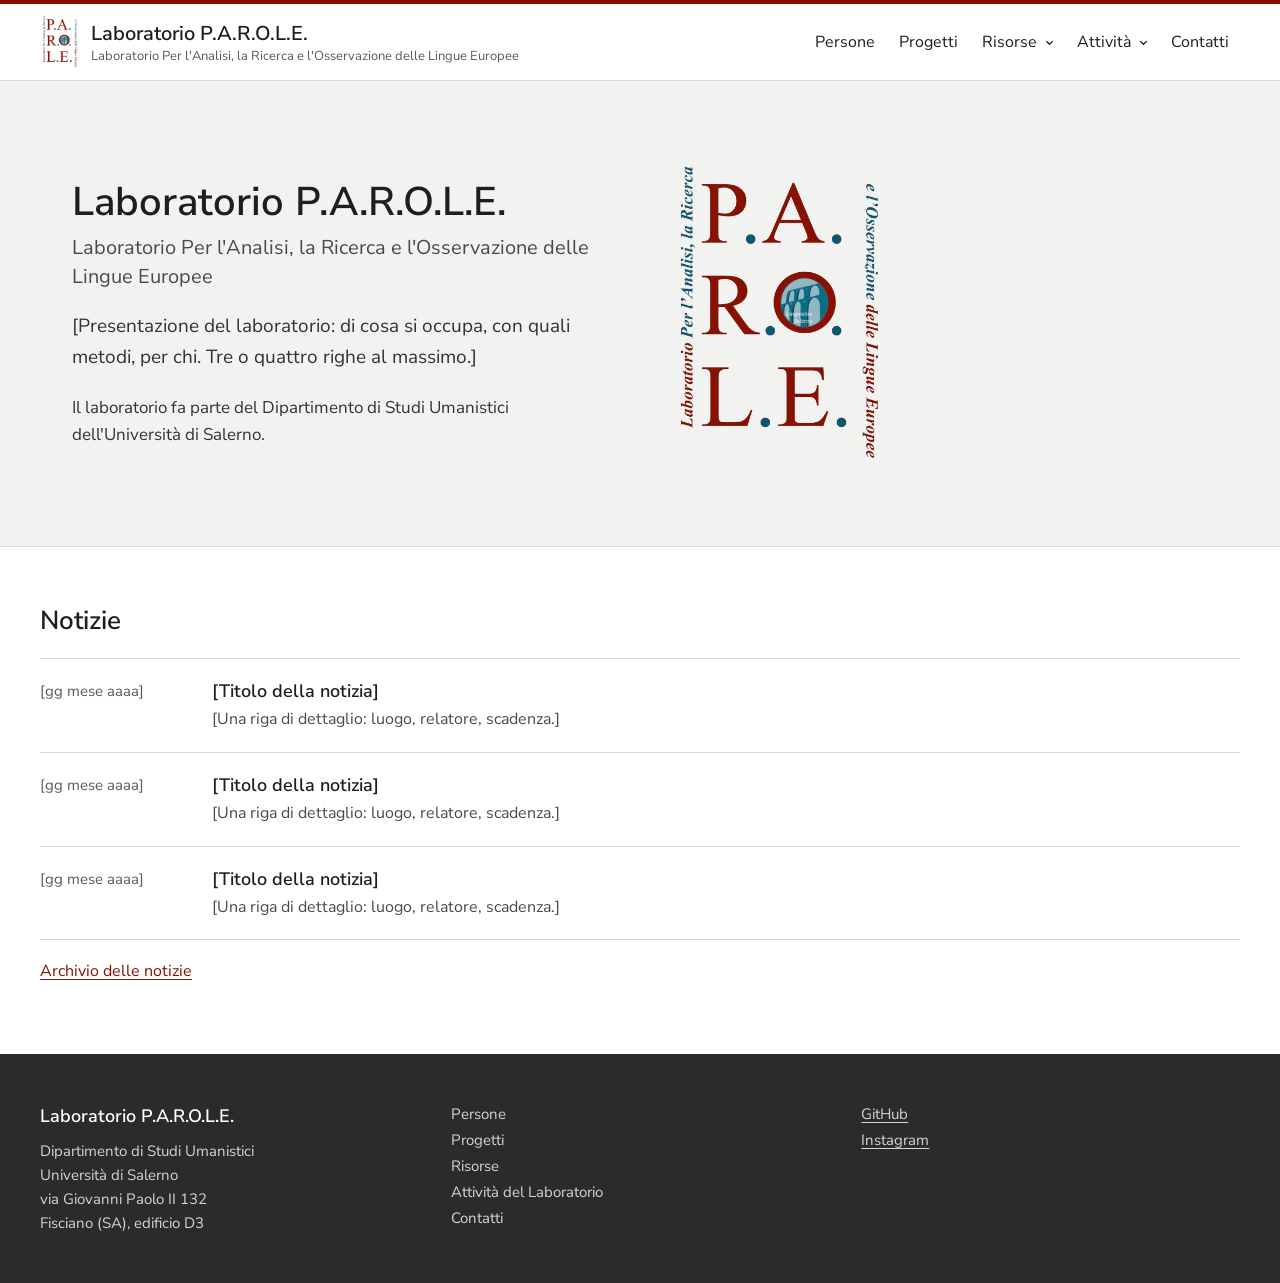
==== commit c1c64ce8: "Add files via upload" ====
--- a/index.html
+++ b/index.html
@@ -1,220 +1,110 @@
-<!DOCTYPE html>
-<html lang="en">
+<!doctype html>
+<html lang="it">
 <head>
-  <meta charset="UTF-8">
-  <meta name="viewport" content="width=device-width, initial-scale=1.0">
-  <title>COSÌ - Catalogo Online dei Segnali discorsivi dell’Italiano</title>
-  <style>
- body {
-      font-family: Arial, sans-serif;
-      line-height: 1.6;
-      margin: 0;
-      padding: 0;
-      background: #f9f9f9;
-    }
-    header, footer {
-      background: #003366;
-      color: white;
-      padding: 1em 2em;
-      margin-top: 1em;
-      display:block;
-      flex-direction: row;
-
-    }
-    footer a {
-
-        color: white;
-    }
-    main {
-      padding: 2em;
-      max-width: 960px;
-      margin: auto;
-      background: white;
-    }
-    h1, h2, h3 {
-      color: #003366;
-    }
-    a {
-      color: #003366;
-      text-decoration: none;
-    }
-    nav ul {
-      list-style-type: none;
-      padding: 0;
-    }
-    nav ul li {
-      margin-bottom: 0.5em;
-    }
-    table {
-      border-collapse: collapse;
-      width: 100%;
-      margin-top: 1em;
-    }
-    table, th, td {
-      border: 1px solid #ccc;
-    }
-    th, td {
-      padding: 0.5em;
-      text-align: left;
-    }
-  
-  </style>
+<meta charset="utf-8">
+<meta name="viewport" content="width=device-width, initial-scale=1">
+<title>P.A.R.O.L.E. – Home</title>
+<link rel="preconnect" href="https://fonts.googleapis.com">
+<link href="https://fonts.googleapis.com/css2?family=Nunito+Sans:opsz,wght@6..12,400;6..12,600&amp;display=swap" rel="stylesheet">
+<link rel="stylesheet" href="style.css">
 </head>
 <body>
-  <header>
-  <div style="display: flex; align-items: center;">
-    <div style="display: flex; flex-direction: column;">
-      <h1 style="color: white;">COSÌ - Catalogo Online dei Segnali discorsivi dell’Italiano</h1>
-      <div>
-        <p><strong>Laboratorio PAROLE, DipSUm - Dipartimento di Studi Umanistici, Università di Salerno</strong></p>
+<div class="page">
+<header class="site-header">
+  <div class="inner">
+    <a class="brand" href="index.html">
+      <img src="images/logo.png" alt="" width="39" height="56">
+      <span><span class="brand-name">Laboratorio P.A.R.O.L.E.</span><span class="brand-full">Laboratorio Per l'Analisi, la Ricerca e l'Osservazione delle Lingue Europee</span></span>
+    </a>
+    <nav class="main-nav" aria-label="Principale">
+      <a href="persone.html">Persone</a>
+      <a href="progetti.html">Progetti</a>
+      <div class="has-menu">
+        <a href="risorse.html">Risorse</a>
+        <button type="button" class="menu-toggle" aria-expanded="false" aria-label="Sottosezioni di Risorse"><svg aria-hidden="true" width="11" height="11" viewBox="0 0 12 12" fill="none" stroke="currentColor" stroke-width="1.5"><path d="M2.5 4.5 6 8l3.5-3.5"/></svg></button>
+        <div class="submenu">
+          <a href="corpora.html">Corpora e banche dati</a>
+          <a href="didattica.html">Piattaforme per la didattica</a>
+          <a href="strumenti.html">Strumenti di analisi e annotazione</a>
+        </div>
       </div>
+      <div class="has-menu">
+        <a href="attivita.html">Attività</a>
+        <button type="button" class="menu-toggle" aria-expanded="false" aria-label="Sottosezioni di Attività"><svg aria-hidden="true" width="11" height="11" viewBox="0 0 12 12" fill="none" stroke="currentColor" stroke-width="1.5"><path d="M2.5 4.5 6 8l3.5-3.5"/></svg></button>
+        <div class="submenu">
+          <a href="tesi.html">Tesi di dottorato</a>
+          <a href="eventi.html">Organizzazione di eventi di interesse accademico</a>
+          <a href="terza-missione.html">Terza missione</a>
+        </div>
+      </div>
+      <a href="contatti.html">Contatti</a>
+    </nav>
+  </div>
+</header>
+<main>
+
+  <section style="max-width: 1200px; width: 100%; box-sizing: border-box; margin: 0 auto; padding: 72px 32px 72px; display: grid; grid-template-columns: repeat(auto-fit, minmax(min(100%, 380px), 1fr)); gap: 48px; align-items: center">
+    <div style="display: flex; flex-direction: column; gap: 20px">
+      <div style="display: flex; flex-direction: column; gap: 8px">
+        <h1 style="margin: 0; font-size: 40px; line-height: 1.15; font-weight: 600">Laboratorio P.A.R.O.L.E.</h1>
+        <p style="margin: 0; font-size: 20px; line-height: 1.45; color: #4A4A4A">Laboratorio Per l'Analisi, la Ricerca e l'Osservazione delle Lingue Europee</p>
+      </div>
+      <p style="margin: 0; font-size: 19px; line-height: 1.65; color: #333333">[Presentazione del laboratorio: di cosa si occupa, con quali metodi, per chi. Tre o quattro righe al massimo.]</p>
+      <p style="margin: 0; font-size: 17px; line-height: 1.6; color: #333333">Il laboratorio fa parte del Dipartimento di Studi Umanistici dell'Università di Salerno.</p>
     </div>
-    
-    <div style="margin-left: auto;">
-      <img
-        style="height: 300px; width: 300px;"
-        src="/images/logo-linguisticSA.jpg"
-        alt="Logo LinguisticSA"
-      />
+    <img src="images/logo.png" alt="Logo del Laboratorio P.A.R.O.L.E." style="width: 226px; max-width: 100%; height: auto">
+  </section>
+
+  <section style="background: #FFFFFF; border-top: 1px solid #D9D9D5">
+    <div style="max-width: 1200px; margin: 0 auto; padding: 56px 32px 72px; display: flex; flex-direction: column; gap: 20px">
+      <h2 style="margin: 0; font-size: 26px; font-weight: 600">Notizie</h2>
+      <ul style="list-style: none; margin: 0; padding: 0; border-top: 1px solid #D9D9D5">
+        <li style="display: flex; flex-wrap: wrap; gap: 4px 32px; padding: 20px 0; border-bottom: 1px solid #D9D9D5">
+          <span style="flex: 0 0 140px; font-size: 15px; color: #595959; padding-top: 2px">[gg mese aaaa]</span>
+          <span style="flex: 1 1 480px; display: flex; flex-direction: column; gap: 4px"><a href="index.html" style="font-size: 18px; font-weight: 600">[Titolo della notizia]</a><span style="font-size: 16px; line-height: 1.55; color: #4A4A4A">[Una riga di dettaglio: luogo, relatore, scadenza.]</span></span>
+        </li>
+        <li style="display: flex; flex-wrap: wrap; gap: 4px 32px; padding: 20px 0; border-bottom: 1px solid #D9D9D5">
+          <span style="flex: 0 0 140px; font-size: 15px; color: #595959; padding-top: 2px">[gg mese aaaa]</span>
+          <span style="flex: 1 1 480px; display: flex; flex-direction: column; gap: 4px"><a href="index.html" style="font-size: 18px; font-weight: 600">[Titolo della notizia]</a><span style="font-size: 16px; line-height: 1.55; color: #4A4A4A">[Una riga di dettaglio: luogo, relatore, scadenza.]</span></span>
+        </li>
+        <li style="display: flex; flex-wrap: wrap; gap: 4px 32px; padding: 20px 0; border-bottom: 1px solid #D9D9D5">
+          <span style="flex: 0 0 140px; font-size: 15px; color: #595959; padding-top: 2px">[gg mese aaaa]</span>
+          <span style="flex: 1 1 480px; display: flex; flex-direction: column; gap: 4px"><a href="index.html" style="font-size: 18px; font-weight: 600">[Titolo della notizia]</a><span style="font-size: 16px; line-height: 1.55; color: #4A4A4A">[Una riga di dettaglio: luogo, relatore, scadenza.]</span></span>
+        </li>
+      </ul>
+      <a href="index.html" style="align-self: flex-start; font-size: 16px; color: var(--accent); text-decoration: underline; text-underline-offset: 3px">Archivio delle notizie</a>
+    </div>
+  </section>
+</main>
+<div style="margin-top: auto">
+<footer class="site-footer" style="font-family: 'Avenir Next', 'Avenir', 'Nunito Sans', system-ui, sans-serif; background: #2B2B2B; color: #D4D4D0">
+  <div style="max-width: 1200px; margin: 0 auto; padding: 48px 32px; display: grid; grid-template-columns: repeat(auto-fit, minmax(min(100%, 240px), 1fr)); gap: 32px; font-size: 15px; line-height: 1.6">
+    <div>
+      <div style="font-size: 18px; font-weight: 600; color: #FFFFFF; margin-bottom: 8px">Laboratorio P.A.R.O.L.E.</div>
+      Dipartimento di Studi Umanistici<br>Università di Salerno<br>via Giovanni Paolo II 132<br>Fisciano (SA), edificio D3
+    </div>
+    <nav aria-label="Sezioni del sito" style="display: flex; flex-direction: column; gap: 2px">
+      <a href="persone.html" style="color: #D4D4D0; text-decoration: none">Persone</a>
+      <a href="progetti.html" style="color: #D4D4D0; text-decoration: none">Progetti</a>
+      <a href="risorse.html" style="color: #D4D4D0; text-decoration: none">Risorse</a>
+      <a href="attivita.html" style="color: #D4D4D0; text-decoration: none">Attività del Laboratorio</a>
+      <a href="contatti.html" style="color: #D4D4D0; text-decoration: none">Contatti</a>
+    </nav>
+    <div style="display: flex; flex-direction: column; gap: 2px">
+      <a href="https://github.com/LaboratorioPAROLE/" style="color: #D4D4D0; text-decoration: underline; text-underline-offset: 3px">GitHub</a>
+      <a href="https://www.instagram.com/linguistics_salerno/" style="color: #D4D4D0; text-decoration: underline; text-underline-offset: 3px">Instagram</a>
     </div>
   </div>
-</header>
-
-  <main>
-    <h2>Table of Contents</h2>
-    <nav>
-      <ul>
-        <li><a href="#introduction">Introduction</a></li>
-        <li><a href="#background-and-motivation">Background and Motivation</a></li>
-        <li><a href="#annotation-initiatives">Annotation Initiatives</a></li>
-        <li><a href="#building-cosi">Building COSÌ</a>
-          <ul>
-            <li><a href="#general-architecture">General Architecture</a></li>
-            <li><a href="#a-corpus-based-approach">A Corpus-Based Approach</a></li>
-            <li><a href="#selecting-dms">Selecting DMs</a></li>
-            <li><a href="#annotation-schema-design">Annotation Schema Design</a></li>
-            <li><a href="#interoperability">Interoperability</a></li>
-          </ul>
-        </li>
-        <li><a href="#references">References</a></li>
-        <li><a href="#license">License</a></li>
-      </ul>
-    </nav>
-
-    <section id="introduction">
-      <h2>Introduction</h2>
-      <p><strong>COSÌ</strong> is an open online catalog of Italian discourse markers (Segnali discorsivi). It provides a comprehensive, corpus-based resource for the analysis, annotation, and exploration of discourse markers (DMs) in contemporary spoken Italian.</p>
-    </section>
-
-    <section id="background-and-motivation">
-      <h2>Background and Motivation</h2>
-      <p>COSÌ builds upon previous resources like the <em>Diccionario de Partículas Discursivas del Español</em> (DPDE) but improves upon limitations such as lack of corpus linkage, metadata access, and dynamic annotation exploration.</p>
-      <p>Rooted in <strong>linked data</strong> principles, COSÌ emphasizes interoperability, sustainability, and usability with the KIParla corpus.</p>
-    </section>
-
-    <section id="annotation-initiatives">
-      <h2>Annotation Initiatives</h2>
-      <p>The primary model is <strong>MDMA</strong> (Bolly et al., 2015), focusing on corpus-based, replicable, objective DM annotation. COSÌ enhances this by including clusters, function layers, and speaker profiling.</p>
-    </section>
-
-    <section id="building-cosi">
-      <h2>Building COSÌ</h2>
-
-      <section id="general-architecture">
-        <h3>General Architecture</h3>
-        <p>COSÌ consists of:</p>
-        <ul>
-          <li><strong>Website</strong>: UI for DM exploration (planned).</li>
-          <li><strong><a href="https://github.com/LaboratorioPAROLE/cosi">Open Repository</a></strong>: Annotated data, guidelines, substitution tests, and context files.</li>
-        </ul>
-      </section>
-
-      <section id="a-corpus-based-approach">
-        <h3>A Corpus-Based Approach</h3>
-        <p>All data derives from the KIParla corpus and its modules (KIP, KIPasti, ParlaTO, ParlaBO), using random sampling via NoSketchEngine with full metadata retention.</p>
-      </section>
-
-      <section id="selecting-dms">
-        <h3>Selecting DMs</h3>
-        <ul>
-          <li>Based on frequency lists from KIParla and VoLIP.</li>
-          <li>1,517 tokens analyzed; 175 flagged DMs.</li>
-          <li>Occurrences range from 101 (evidentemente) to 30,666 (eh).</li>
-          <li>High-frequency DMs capped at 800 examples; low-frequency DMs fully included.</li>
-        </ul>
-      </section>
-
-      <section id="annotation-schema-design">
-        <h3>Annotation Schema Design</h3>
-        <p>Annotation differentiates between DM and non-DM uses using three substitution diagnostics, with functional labels grounded in literature but adapted for practical use.</p>
-      </section>
-
-      <section id="interoperability">
-        <h3>Interoperability with the Source Corpus</h3>
-        <p>Annotations preserve KIParla metadata and comply with the CoNLL-U format to ensure integration and longevity across linguistic resources.</p>
-      </section>
-    </section>
-
-    <section id="references">
-      <h2>References</h2>
-     
-     <div class="csl-bib-body" style="line-height: 2; margin-left: 2em; text-indent:-2em;">
-  <div class="csl-entry">Bolly, C. T., Crible, L., Degand, L., &amp; Uygur-Distexhe, D. (2015). MDMA. Un modèle pour l’identification et l’annotation des marqueurs discursifs “potentiels” en context. <i>Discours</i>, <i>16</i>, 3–32.</div>
-  <span class="Z3988" title="url_ver=Z39.88-2004&amp;ctx_ver=Z39.88-2004&amp;rfr_id=info%3Asid%2Fzotero.org%3A2&amp;rft_val_fmt=info%3Aofi%2Ffmt%3Akev%3Amtx%3Ajournal&amp;rft.genre=article&amp;rft.atitle=MDMA.%20Un%20mod%C3%A8le%20pour%20l%E2%80%99identification%20et%20l%E2%80%99annotation%20des%20marqueurs%20discursifs%20%E2%80%9Cpotentiels%E2%80%9D%20en%20context&amp;rft.jtitle=Discours&amp;rft.stitle=Discours&amp;rft.volume=16&amp;rft.aufirst=C.%20T.&amp;rft.aulast=Bolly&amp;rft.au=C.%20T.%20Bolly&amp;rft.au=L.%20Crible&amp;rft.au=L.%20Degand&amp;rft.au=D.%20Uygur-Distexhe&amp;rft.date=2015&amp;rft.pages=3-32&amp;rft.spage=3&amp;rft.epage=32"></span>
-  <div class="csl-entry">Briz, A., Pons Bordería, S., &amp; Portolés, J. (2008). <i>Diccionario de partículas discursivas del español</i>. <a href="http://www.dpde.es">http://www.dpde.es</a></div>
-  <span class="Z3988" title="url_ver=Z39.88-2004&amp;ctx_ver=Z39.88-2004&amp;rfr_id=info%3Asid%2Fzotero.org%3A2&amp;rft_val_fmt=info%3Aofi%2Ffmt%3Akev%3Amtx%3Adc&amp;rft.type=webpage&amp;rft.title=Diccionario%20de%20part%C3%ADculas%20discursivas%20del%20espa%C3%B1ol&amp;rft.identifier=http%3A%2F%2Fwww.dpde.es&amp;rft.aufirst=A.&amp;rft.aulast=Briz&amp;rft.au=A.%20Briz&amp;rft.au=S.%20Pons%20Border%C3%ADa&amp;rft.au=J.%20Portol%C3%A9s&amp;rft.date=2008"></span>
-  <div class="csl-entry">Chiarcos, C., Hellmann, S., &amp; Nordhoff, S. (2012). <i>Linked Data in Linguistics: Representing and Connecting Language Data and Language Metadata</i>. Springer.</div>
-  <span class="Z3988" title="url_ver=Z39.88-2004&amp;ctx_ver=Z39.88-2004&amp;rfr_id=info%3Asid%2Fzotero.org%3A2&amp;rft_val_fmt=info%3Aofi%2Ffmt%3Akev%3Amtx%3Abook&amp;rft.genre=book&amp;rft.btitle=Linked%20Data%20in%20Linguistics%3A%20Representing%20and%20Connecting%20Language%20Data%20and%20Language%20Metadata&amp;rft.place=Berlin%2C%20Heidelberg&amp;rft.publisher=Springer&amp;rft.aufirst=Christian&amp;rft.aulast=Chiarcos&amp;rft.au=Christian%20Chiarcos&amp;rft.au=Sebastian%20Hellmann&amp;rft.au=Sebastian%20Nordhoff&amp;rft.date=2012"></span>
-  <div class="csl-entry">Crible, L., &amp; Cuenca, M.-J. (2017). Discourse markers in speech: Characteristics and challenges for corpus annotation. <i>Dialogue and Discourse</i>, <i>8</i>(2), 149–166. <a href="https://doi.org/10.5087/dad">https://doi.org/10.5087/dad</a></div>
-  <span class="Z3988" title="url_ver=Z39.88-2004&amp;ctx_ver=Z39.88-2004&amp;rfr_id=info%3Asid%2Fzotero.org%3A2&amp;rft_id=info%3Adoi%2F10.5087%2Fdad&amp;rft_val_fmt=info%3Aofi%2Ffmt%3Akev%3Amtx%3Ajournal&amp;rft.genre=article&amp;rft.atitle=Discourse%20markers%20in%20speech%3A%20Characteristics%20and%20challenges%20for%20corpus%20annotation&amp;rft.jtitle=Dialogue%20and%20Discourse&amp;rft.stitle=Dialogue%20and%20Discourse&amp;rft.volume=8&amp;rft.issue=2&amp;rft.aufirst=L.&amp;rft.aulast=Crible&amp;rft.au=L.%20Crible&amp;rft.au=Maria-Josep%20Cuenca&amp;rft.date=2017&amp;rft.pages=149-166&amp;rft.spage=149&amp;rft.epage=166"></span>
-  <div class="csl-entry">Crible, L., &amp; Zufferey, S. (2015). <i>Using a unified taxonomy to annotate discourse markers in speech and writing</i>. 14–22.</div>
-  <span class="Z3988" title="url_ver=Z39.88-2004&amp;ctx_ver=Z39.88-2004&amp;rfr_id=info%3Asid%2Fzotero.org%3A2&amp;rft_val_fmt=info%3Aofi%2Ffmt%3Akev%3Amtx%3Abook&amp;rft.genre=proceeding&amp;rft.atitle=Using%20a%20unified%20taxonomy%20to%20annotate%20discourse%20markers%20in%20speech%20and%20writing&amp;rft.aufirst=L.&amp;rft.aulast=Crible&amp;rft.au=L.%20Crible&amp;rft.au=S.%20Zufferey&amp;rft.date=2015&amp;rft.pages=14-22&amp;rft.spage=14&amp;rft.epage=22"></span>
-  <div class="csl-entry">Fedriani, C., &amp; Sansò, A. (2017). Introduction. Pragmatic markers, discourse markers and modal particles: What do we know and where do we go from here? In C. Fedriani &amp; A. Sansò (Eds.), <i>Pragmatic Markers, Discourse Markers and Modal Particles. New Perspectives</i> (pp. 1–33). John Benjamins.</div>
-  <span class="Z3988" title="url_ver=Z39.88-2004&amp;ctx_ver=Z39.88-2004&amp;rfr_id=info%3Asid%2Fzotero.org%3A2&amp;rft_val_fmt=info%3Aofi%2Ffmt%3Akev%3Amtx%3Abook&amp;rft.genre=bookitem&amp;rft.atitle=Introduction.%20Pragmatic%20markers%2C%20discourse%20markers%20and%20modal%20particles%3A%20What%20do%20we%20know%20and%20where%20do%20we%20go%20from%20here%3F&amp;rft.place=Amsterdam&amp;rft.publisher=John%20Benjamins&amp;rft.aufirst=Chiara&amp;rft.aulast=Fedriani&amp;rft.au=Chiara%20Fedriani&amp;rft.au=Andrea%20Sans%C3%B2&amp;rft.au=Chiara%20Fedriani&amp;rft.au=Andrea%20Sans%C3%B2&amp;rft.date=2017&amp;rft.pages=1-33&amp;rft.spage=1&amp;rft.epage=33"></span>
-  <div class="csl-entry">Jucker, A. H., &amp; Ziv, Y. (1998). Discourse markers: Introduction. In A. H. Jucker &amp; Y. Ziv (Eds.), <i>Discourse Markers</i> (pp. 1–12). John Benjamins.</div>
-  <span class="Z3988" title="url_ver=Z39.88-2004&amp;ctx_ver=Z39.88-2004&amp;rfr_id=info%3Asid%2Fzotero.org%3A2&amp;rft_val_fmt=info%3Aofi%2Ffmt%3Akev%3Amtx%3Abook&amp;rft.genre=bookitem&amp;rft.atitle=Discourse%20markers%3A%20Introduction&amp;rft.place=Amsterdam&amp;rft.publisher=John%20Benjamins&amp;rft.aufirst=Andreas%20H.&amp;rft.aulast=Jucker&amp;rft.au=Andreas%20H.%20Jucker&amp;rft.au=Yael%20Ziv&amp;rft.au=Andreas%20H.%20Jucker&amp;rft.au=Yael%20Ziv&amp;rft.date=1998&amp;rft.pages=1-12&amp;rft.spage=1&amp;rft.epage=12"></span>
-  <div class="csl-entry">Mauri, C., Ballarè, S., Goria, E., Cerruti, M., &amp; Suriano, F. (2019). <i>KIParla corpus: A new resource for spoken Italian</i>. Proceedings of the 6th Italian Conference on Computational Linguistics CLiC-it.</div>
-  <span class="Z3988" title="url_ver=Z39.88-2004&amp;ctx_ver=Z39.88-2004&amp;rfr_id=info%3Asid%2Fzotero.org%3A2&amp;rft_val_fmt=info%3Aofi%2Ffmt%3Akev%3Amtx%3Abook&amp;rft.genre=proceeding&amp;rft.atitle=KIParla%20corpus%3A%20a%20new%20resource%20for%20spoken%20Italian&amp;rft.aufirst=Caterina&amp;rft.aulast=Mauri&amp;rft.au=Caterina%20Mauri&amp;rft.au=Samuela%20Ballar%C3%A8&amp;rft.au=Ester%20Goria&amp;rft.au=Massimo%20Cerruti&amp;rft.au=Francesco%20Suriano&amp;rft.date=2019"></span>
-  <div class="csl-entry">Sansò, A. (2020). <i>I segnali discorsivi</i>. Carocci.</div>
-  <span class="Z3988" title="url_ver=Z39.88-2004&amp;ctx_ver=Z39.88-2004&amp;rfr_id=info%3Asid%2Fzotero.org%3A2&amp;rft_val_fmt=info%3Aofi%2Ffmt%3Akev%3Amtx%3Abook&amp;rft.genre=book&amp;rft.btitle=I%20segnali%20discorsivi&amp;rft.place=Rome&amp;rft.publisher=Carocci&amp;rft.aufirst=Andrea&amp;rft.aulast=Sans%C3%B2&amp;rft.au=Andrea%20Sans%C3%B2&amp;rft.date=2020"></span>
-  <div class="csl-entry">Schiffrin, D. (1987). <i>Discourse Markers</i>. Cambridge University Press.</div>
-  <span class="Z3988" title="url_ver=Z39.88-2004&amp;ctx_ver=Z39.88-2004&amp;rfr_id=info%3Asid%2Fzotero.org%3A2&amp;rft_val_fmt=info%3Aofi%2Ffmt%3Akev%3Amtx%3Abook&amp;rft.genre=book&amp;rft.btitle=Discourse%20Markers&amp;rft.place=Cambridge&amp;rft.publisher=Cambridge%20University%20Press&amp;rft.aufirst=Deborah&amp;rft.aulast=Schiffrin&amp;rft.au=Deborah%20Schiffrin&amp;rft.date=1987"></span>
+</footer>
 </div>
-</section>
-
-
-    <section id="license">
-      <h2>License</h2>
-      <p><strong>COSÌ - Catalogo Online dei Segnali discorsivi dell’Italiano</strong> © 2025 by Laboratorio PAROLE Unisa is licensed under <a href="https://creativecommons.org/licenses/by/4.0/" target="_blank">Creative Commons Attribution 4.0 International</a>.</p>
-    </section>
-
-    <section id="contacts">
-      <h2>Team Contacts</h2>
-      <table>
-        <thead>
-          <tr><th>Name</th><th>Email</th></tr>
-        </thead>
-        <tbody>
-          <tr><td>Miriam Voghera</td><td>voghera@unisa.it</td></tr>
-          <tr><td>Andrea Sansò</td><td>asanso@unisa.it</td></tr>
-          <tr><td>Iolanda Alfano</td><td>ialfano@unisa.it</td></tr>
-          <tr><td>Alfonsina Buoniconto</td><td>abuoniconto@unisa.it</td></tr>
-          <tr><td>Giovanni Di Paola</td><td>gdipaola@unisa.it</td></tr>
-          <tr><td>Pasquale Esposito</td><td>pasesposito@unisa.it</td></tr>
-          <tr><td>Flavio Pisciotta</td><td>fpisciotta@unisa.it</td></tr>
-          <tr><td>Carmela Sammarco</td><td>csammarco@unisa.it</td></tr>
-          <tr><td>Luisa Troncone</td><td>ltroncone@unisa.it</td></tr>
-        </tbody>
-      </table>
-    </section>
-  </main>
-  <footer>
-
-    
-<p><a href="https://creativecommons.org">COSÌ - Catalogo Online dei Segnali discorsivi dell’Italiano</a> © 2025 by <a href="https://creativecommons.org">Laboratorio Parole</a> is licensed under <a href="https://creativecommons.org/licenses/by/4.0/">CC BY 4.0</a><img src="https://mirrors.creativecommons.org/presskit/icons/cc.svg" style="max-width: 1em;max-height:1em;margin-left: .2em;"><img src="https://mirrors.creativecommons.org/presskit/icons/by.svg" style="max-width: 1em;max-height:1em;margin-left: .2em;">  <img style="align-items: center;
-      float: right;
-      height: 40px;" src="/images/logo-unisa.png"/></p>
-   
-</footer>
+</div>
+<script>
+document.querySelectorAll('.menu-toggle').forEach(function (b) {
+  b.addEventListener('click', function () {
+    var open = b.parentElement.classList.toggle('open');
+    b.setAttribute('aria-expanded', open ? 'true' : 'false');
+  });
+});
+</script>
 </body>
 </html>
--- a/style.css
+++ b/style.css
@@ -0,0 +1,94 @@
+/* Laboratorio P.A.R.O.L.E. — foglio di stile comune */
+
+:root {
+  --accent: #871100;   /* rosso del sito: cambialo qui per tutte le pagine */
+  --text: #1E1E1E;
+  --muted: #595959;
+  --line: #D9D9D5;
+  --bg: #F2F2F0;
+}
+
+body {
+  margin: 0;
+  background: var(--bg);
+  color: var(--text);
+  font-family: 'Avenir Next', 'Avenir', 'Nunito Sans', system-ui, sans-serif;
+  font-size: 17px;
+}
+
+a { color: var(--text); text-decoration: none; }
+a:hover { color: var(--accent); }
+
+.page {
+  min-height: 100vh;
+  display: flex;
+  flex-direction: column;
+}
+
+/* Testata */
+.site-header {
+  background: #FFFFFF;
+  border-top: 4px solid var(--accent);
+  border-bottom: 1px solid var(--line);
+  position: relative;
+  z-index: 20;
+}
+.site-header .inner {
+  max-width: 1200px;
+  margin: 0 auto;
+  padding: 0 32px;
+  min-height: 72px;
+  display: flex;
+  flex-wrap: wrap;
+  align-items: center;
+  justify-content: space-between;
+  gap: 8px 24px;
+}
+.brand { display: flex; align-items: center; gap: 12px; padding: 10px 0; }
+.brand img { height: 56px; width: auto; flex: 0 0 auto; }
+.brand-name { display: block; font-weight: 600; font-size: 20px; color: var(--text); }
+.brand-full { display: block; font-size: 13px; color: var(--muted); }
+
+.main-nav { display: flex; flex-wrap: wrap; align-items: center; gap: 0 2px; font-size: 16px; }
+.main-nav > a { padding: 12px 11px; }
+.main-nav a.active,
+.has-menu.active > a { color: var(--accent); font-weight: 600; }
+
+.has-menu { position: relative; display: flex; align-items: center; }
+.has-menu > a { padding: 12px 2px 12px 11px; }
+.menu-toggle {
+  background: none;
+  border: 0;
+  padding: 12px 9px 12px 5px;
+  cursor: pointer;
+  color: inherit;
+  display: flex;
+  align-items: center;
+}
+.has-menu.active .menu-toggle { color: var(--accent); }
+.menu-toggle:hover { color: var(--accent); }
+
+.submenu {
+  display: none;
+  position: absolute;
+  top: 100%;
+  left: 0;
+  z-index: 30;
+  min-width: 300px;
+  background: #FFFFFF;
+  border: 1px solid var(--line);
+  flex-direction: column;
+  padding: 6px 0;
+}
+.has-menu:hover .submenu,
+.has-menu:focus-within .submenu,
+.has-menu.open .submenu { display: flex; }
+.submenu a { padding: 11px 18px; }
+.submenu a.active { color: var(--accent); }
+
+/* Telefono */
+@media (max-width: 640px) {
+  .site-header .inner { padding: 0 16px; }
+  .brand-full { font-size: 12px; }
+  .submenu { min-width: 260px; }
+}
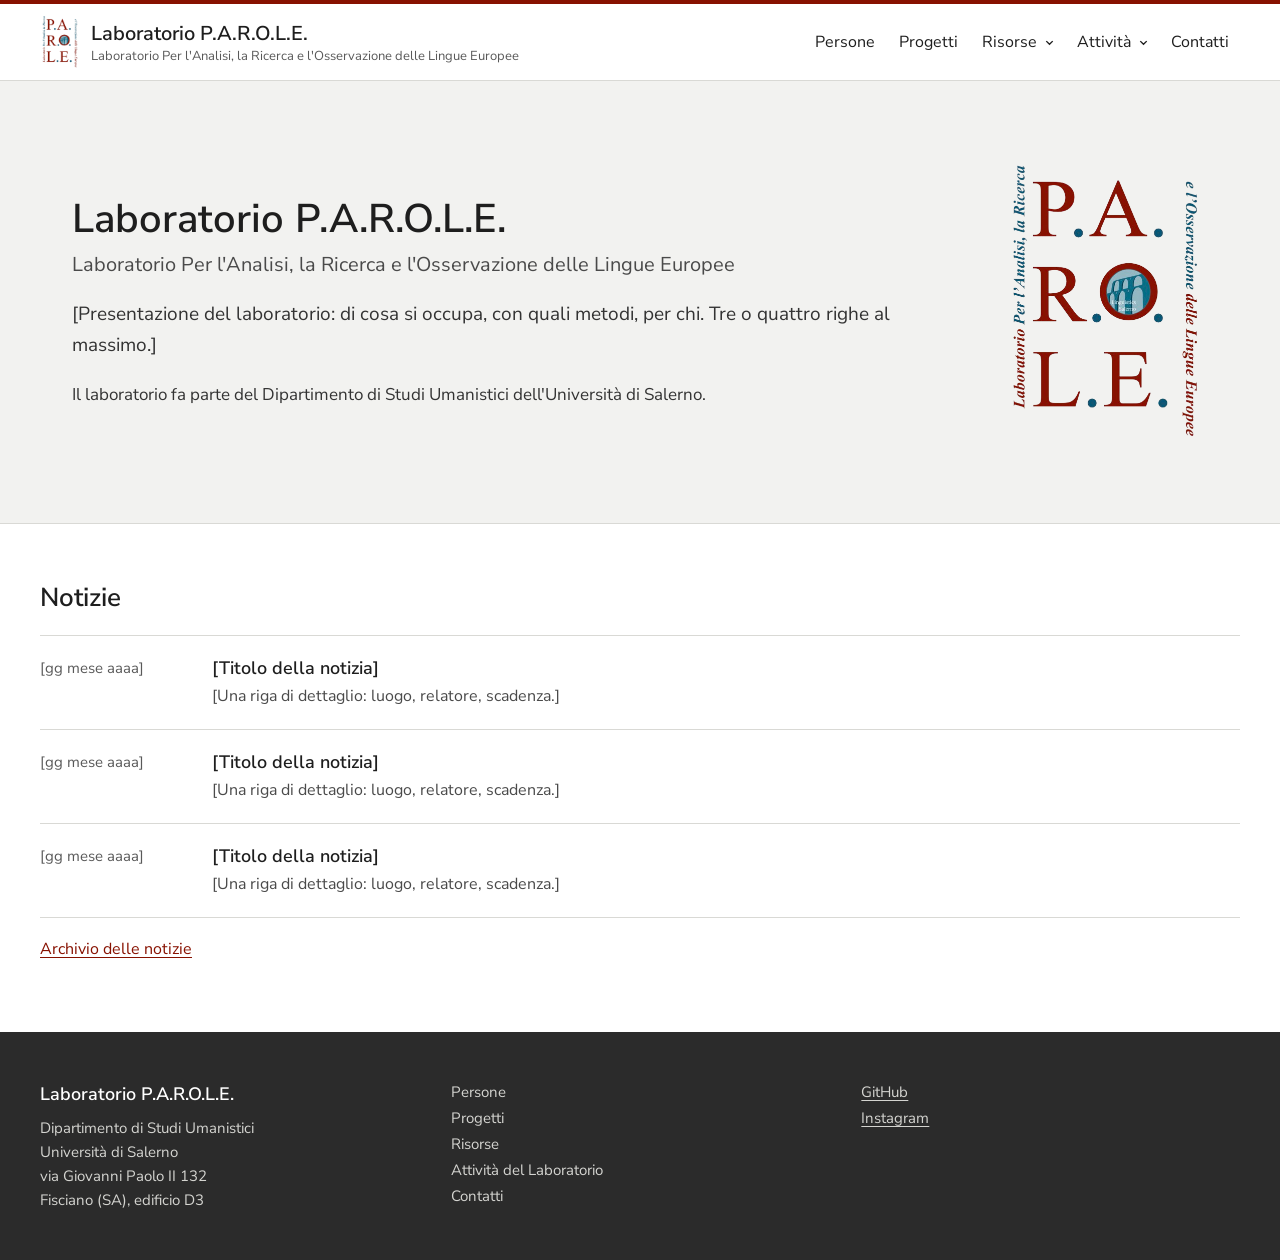
==== commit 5c926cd3: "Add files via upload" ====
--- a/index.html
+++ b/index.html
@@ -16,7 +16,8 @@
       <img src="images/logo.png" alt="" width="39" height="56">
       <span><span class="brand-name">Laboratorio P.A.R.O.L.E.</span><span class="brand-full">Laboratorio Per l'Analisi, la Ricerca e l'Osservazione delle Lingue Europee</span></span>
     </a>
-    <nav class="main-nav" aria-label="Principale">
+    <button type="button" class="nav-toggle" aria-expanded="false" aria-controls="main-nav">Menu</button>
+    <nav class="main-nav" id="main-nav" aria-label="Principale">
       <a href="persone.html">Persone</a>
       <a href="progetti.html">Progetti</a>
       <div class="has-menu">
@@ -43,16 +44,17 @@
 </header>
 <main>
 
-  <section style="max-width: 1200px; width: 100%; box-sizing: border-box; margin: 0 auto; padding: 72px 32px 72px; display: grid; grid-template-columns: repeat(auto-fit, minmax(min(100%, 380px), 1fr)); gap: 48px; align-items: center">
-    <div style="display: flex; flex-direction: column; gap: 20px">
+  <section style="max-width: 1200px; width: 100%; box-sizing: border-box; margin: 0 auto; padding: 72px 32px 72px; display: flex; flex-wrap: wrap; gap: 48px; align-items: center">
+    <div style="flex: 1 1 520px; min-width: 0; display: flex; flex-direction: column; gap: 20px">
       <div style="display: flex; flex-direction: column; gap: 8px">
         <h1 style="margin: 0; font-size: 40px; line-height: 1.15; font-weight: 600">Laboratorio P.A.R.O.L.E.</h1>
         <p style="margin: 0; font-size: 20px; line-height: 1.45; color: #4A4A4A">Laboratorio Per l'Analisi, la Ricerca e l'Osservazione delle Lingue Europee</p>
       </div>
+      <img class="hero-logo-mobile" src="images/logo.png" alt="">
       <p style="margin: 0; font-size: 19px; line-height: 1.65; color: #333333">[Presentazione del laboratorio: di cosa si occupa, con quali metodi, per chi. Tre o quattro righe al massimo.]</p>
       <p style="margin: 0; font-size: 17px; line-height: 1.6; color: #333333">Il laboratorio fa parte del Dipartimento di Studi Umanistici dell'Università di Salerno.</p>
     </div>
-    <img src="images/logo.png" alt="Logo del Laboratorio P.A.R.O.L.E." style="width: 226px; max-width: 100%; height: auto">
+    <img class="hero-logo" src="images/logo.png" alt="Logo del Laboratorio P.A.R.O.L.E." style="flex: 0 0 auto; margin-left: auto; width: 210px; max-width: 100%; height: auto; display: block">
   </section>
 
   <section style="background: #FFFFFF; border-top: 1px solid #D9D9D5">
@@ -99,6 +101,11 @@
 </div>
 </div>
 <script>
+var nt = document.querySelector('.nav-toggle');
+nt.addEventListener('click', function () {
+  var open = document.querySelector('.site-header').classList.toggle('nav-open');
+  nt.setAttribute('aria-expanded', open ? 'true' : 'false');
+});
 document.querySelectorAll('.menu-toggle').forEach(function (b) {
   b.addEventListener('click', function () {
     var open = b.parentElement.classList.toggle('open');
--- a/style.css
+++ b/style.css
@@ -86,9 +86,91 @@
 .submenu a { padding: 11px 18px; }
 .submenu a.active { color: var(--accent); }
 
+/* Immagine quadrata nelle schede delle risorse (facoltativa) */
+.res-logo {
+  width: 88px;
+  height: 88px;
+  flex: 0 0 88px;
+  object-fit: contain;
+  background: #FFFFFF;
+}
+.res-logo.placeholder {
+  background: #E1E1DC;
+  display: flex;
+  align-items: center;
+  justify-content: center;
+  font-size: 13px;
+  color: var(--muted);
+}
+
+/* Pulsante "Menu": visibile solo su schermi stretti */
+.nav-toggle { display: none; }
+
+/* Tablet e telefono: menu a scomparsa */
+@media (max-width: 900px) {
+  .site-header .inner { padding: 0 20px; column-gap: 16px; }
+  .brand { flex: 1 1 0; min-width: 0; }
+  .nav-toggle {
+    display: block;
+    flex: 0 0 auto;
+    font: inherit;
+    font-size: 15px;
+    font-weight: 600;
+    color: var(--text);
+    background: none;
+    border: 1px solid var(--line);
+    padding: 10px 14px;
+    cursor: pointer;
+  }
+  .site-header.nav-open .nav-toggle { border-color: var(--accent); color: var(--accent); }
+  .site-header .inner { flex-wrap: wrap; }
+  .main-nav {
+    display: none;
+    flex-basis: 100%;
+    flex-direction: column;
+    align-items: stretch;
+    border-top: 1px solid var(--line);
+    padding: 6px 0 12px;
+  }
+  .site-header.nav-open .main-nav { display: flex; }
+  .main-nav > a, .has-menu > a { padding: 12px 0; }
+  .has-menu { flex-direction: column; align-items: stretch; }
+  .menu-toggle { display: none; }
+  .submenu {
+    display: flex;
+    position: static;
+    min-width: 0;
+    border: 0;
+    border-left: 2px solid var(--line);
+    margin: 0 0 6px 2px;
+    padding: 0;
+  }
+  .submenu a { padding: 9px 14px; font-size: 15px; }
+}
+
 /* Telefono */
 @media (max-width: 640px) {
-  .site-header .inner { padding: 0 16px; }
+  .brand img { height: 48px; }
+  .brand-name { font-size: 18px; }
   .brand-full { font-size: 12px; }
-  .submenu { min-width: 260px; }
+
+  /* margini laterali più stretti */
+  main > section, main > div, main > nav,
+  main > section[style*="background: #FFFFFF"] > div { padding-left: 20px !important; padding-right: 20px !important; }
+  main h1 { font-size: 32px !important; }
+  main article { padding: 22px 20px !important; }
+
+  /* home: logo centrato e più piccolo */
+  .hero-logo { margin: 0 auto !important; width: 160px !important; }
+
+  /* schede risorse: il logo va sopra il testo */
+  article:has(> .res-logo) { flex-direction: column; gap: 16px !important; }
+  .res-logo { width: 64px; height: 64px; flex-basis: auto; }
 }
+
+/* Home su telefono: logo tra il titolo e la presentazione */
+.hero-logo-mobile { display: none; }
+@media (max-width: 640px) {
+  .hero-logo { display: none !important; }
+  .hero-logo-mobile { display: block; width: 150px; height: auto; margin: 4px auto; }
+}
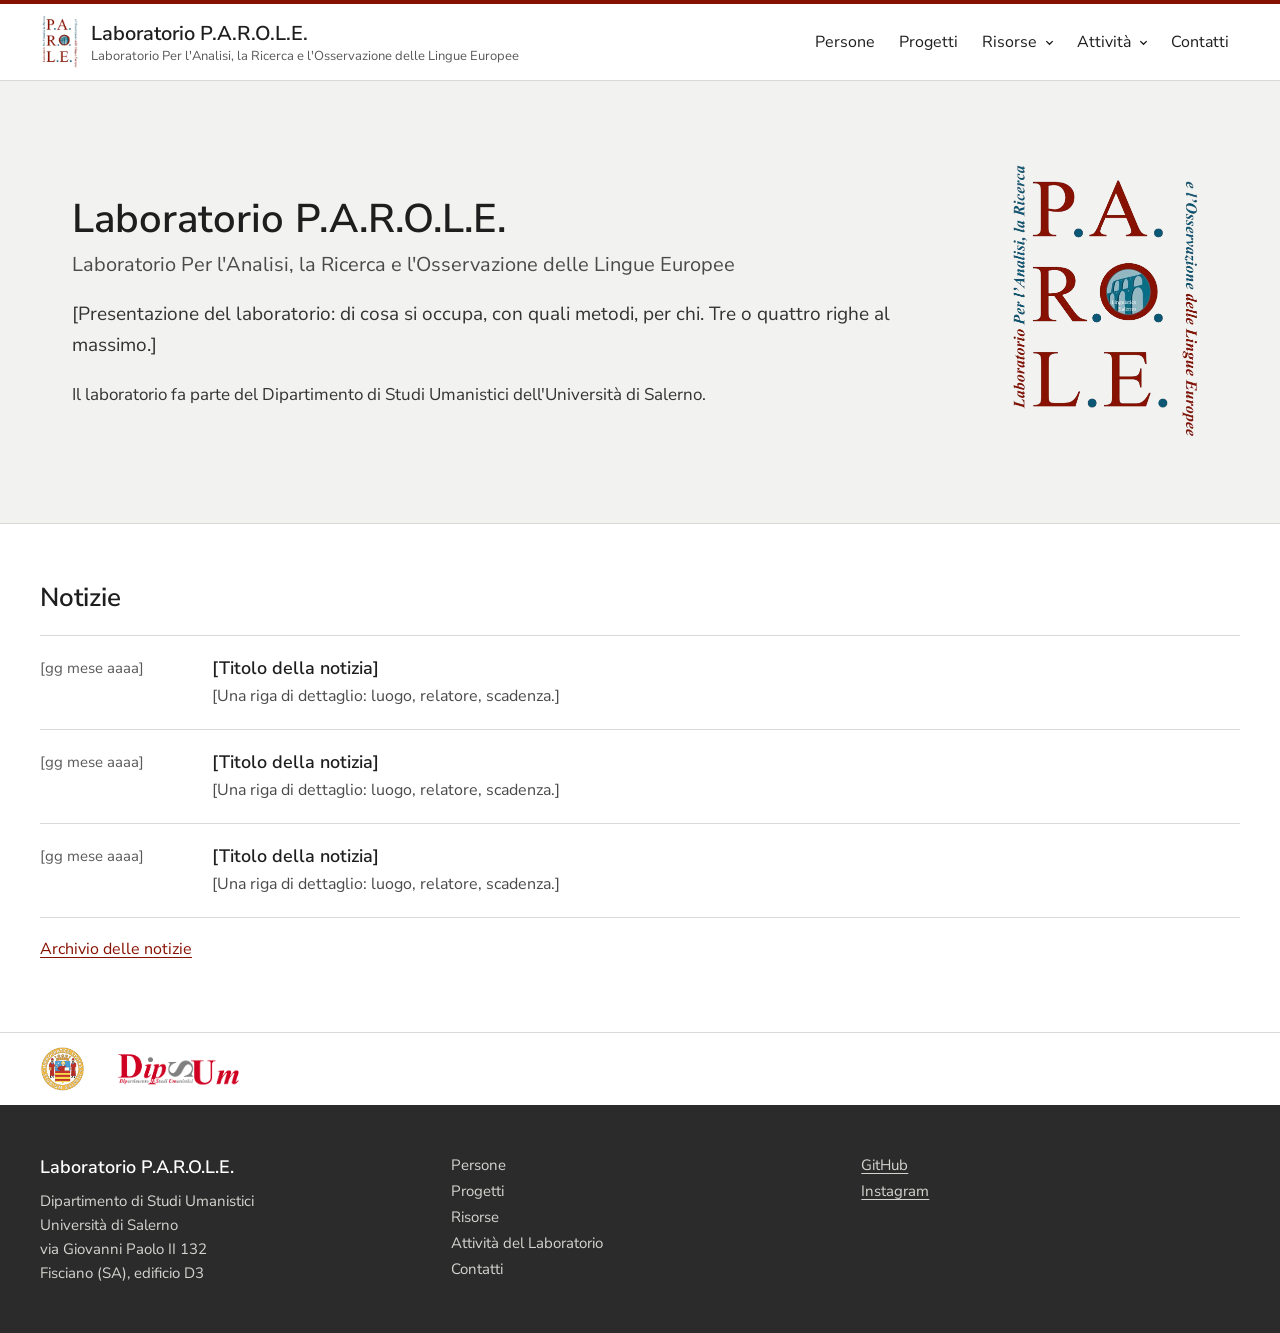
==== commit 0af2f288: "Add files via upload" ====
--- a/index.html
+++ b/index.html
@@ -80,6 +80,12 @@
 </main>
 <div style="margin-top: auto">
 <footer class="site-footer" style="font-family: 'Avenir Next', 'Avenir', 'Nunito Sans', system-ui, sans-serif; background: #2B2B2B; color: #D4D4D0">
+  <div class="footer-logos" style="background: #FFFFFF; border-top: 1px solid #D9D9D5">
+    <div style="max-width: 1200px; margin: 0 auto; padding: 14px 32px; display: flex; flex-wrap: wrap; align-items: center; gap: 12px 32px">
+      <a href="https://www.unisa.it/" style="display: block"><img src="images/logo_unisa.png" alt="Università degli Studi di Salerno" style="height: 44px; width: auto; display: block"></a>
+      <a href="https://www.dipsum.unisa.it/" style="display: block"><img src="images/logo_dipsum.png" alt="Dipartimento di Studi Umanistici" style="height: 34px; width: auto; display: block"></a>
+    </div>
+  </div>
   <div style="max-width: 1200px; margin: 0 auto; padding: 48px 32px; display: grid; grid-template-columns: repeat(auto-fit, minmax(min(100%, 240px), 1fr)); gap: 32px; font-size: 15px; line-height: 1.6">
     <div>
       <div style="font-size: 18px; font-weight: 600; color: #FFFFFF; margin-bottom: 8px">Laboratorio P.A.R.O.L.E.</div>
@@ -106,6 +112,51 @@
   var open = document.querySelector('.site-header').classList.toggle('nav-open');
   nt.setAttribute('aria-expanded', open ? 'true' : 'false');
 });
+var wrap = document.querySelector('.search-wrap');
+if (wrap) {
+  var norm = function (t) { return t.normalize('NFD').replace(/[\u0300-\u036f]/g, '').toLowerCase(); };
+  var cards = Array.prototype.slice.call(document.querySelectorAll('main article'));
+  var q = wrap.querySelector('.res-search');
+  var selects = Array.prototype.slice.call(wrap.querySelectorAll('select[data-filter]'));
+  var count = wrap.querySelector('.search-count');
+  var empty = wrap.querySelector('.search-empty');
+  var tags = function (card, f) {
+    return (card.getAttribute('data-' + f) || '').split(';').map(function (v) { return v.trim(); }).filter(Boolean);
+  };
+  // riempie ogni tendina con i valori presenti nelle schede
+  selects.forEach(function (s) {
+    var seen = {};
+    cards.forEach(function (c) { tags(c, s.dataset.filter).forEach(function (v) { seen[v] = true; }); });
+    var values = Object.keys(seen).sort(function (a, b) { return a.localeCompare(b, 'it'); });
+    if (!values.length) { s.parentElement.hidden = true; return; }
+    values.forEach(function (v) {
+      var o = document.createElement('option');
+      o.value = v; o.textContent = v;
+      s.appendChild(o);
+    });
+  });
+  var apply = function () {
+    var words = norm(q.value).split(/\s+/).filter(Boolean);
+    var shown = 0;
+    cards.forEach(function (c) {
+      var text = norm(c.textContent + ' ' + (c.dataset.keywords || ''));
+      var ok = words.every(function (w) { return text.indexOf(w) !== -1; }) &&
+        selects.every(function (s) { return !s.value || tags(c, s.dataset.filter).indexOf(s.value) !== -1; });
+      c.hidden = !ok;
+      if (ok) shown++;
+    });
+    var filtered = words.length || selects.some(function (s) { return s.value; });
+    count.textContent = filtered && shown ? shown + (shown === 1 ? ' risultato' : ' risultati') + ' su ' + cards.length : '';
+    empty.hidden = shown > 0;
+  };
+  q.addEventListener('input', apply);
+  selects.forEach(function (s) { s.addEventListener('change', apply); });
+  wrap.querySelector('.filters-reset').addEventListener('click', function () {
+    q.value = '';
+    selects.forEach(function (s) { s.value = ''; });
+    apply();
+  });
+}
 document.querySelectorAll('.menu-toggle').forEach(function (b) {
   b.addEventListener('click', function () {
     var open = b.parentElement.classList.toggle('open');
--- a/style.css
+++ b/style.css
@@ -174,3 +174,64 @@
   .hero-logo { display: none !important; }
   .hero-logo-mobile { display: block; width: 150px; height: auto; margin: 4px auto; }
 }
+
+/* Ricerca e filtri nelle pagine delle risorse */
+.search-wrap {
+  max-width: 1200px;
+  width: 100%;
+  box-sizing: border-box;
+  margin: 0 auto;
+  padding: 0 32px 28px;
+}
+.filters {
+  display: flex;
+  flex-wrap: wrap;
+  align-items: flex-end;
+  gap: 14px 16px;
+}
+.filter { display: flex; flex-direction: column; gap: 6px; flex: 0 1 220px; min-width: 0; }
+.filter-text { flex: 1 1 300px; max-width: 420px; }
+.filter label { font-size: 14px; font-weight: 600; }
+.filter[hidden] { display: none; }
+.res-search,
+.filter select {
+  font: inherit;
+  font-size: 16px;
+  color: var(--text);
+  background-color: #FFFFFF;
+  border: 1px solid #A8A8A3;
+  border-radius: 0;
+  padding: 11px 12px;
+  width: 100%;
+  box-sizing: border-box;
+}
+.filter select {
+  appearance: none;
+  -webkit-appearance: none;
+  padding-right: 36px;
+  background-image: url("data:image/svg+xml,%3Csvg xmlns='http://www.w3.org/2000/svg' width='12' height='12' viewBox='0 0 12 12' fill='none' stroke='%231E1E1E' stroke-width='1.5'%3E%3Cpath d='M2.5 4.5 6 8l3.5-3.5'/%3E%3C/svg%3E");
+  background-repeat: no-repeat;
+  background-position: right 12px center;
+  cursor: pointer;
+}
+.res-search:focus,
+.filter select:focus { outline: 2px solid var(--accent); outline-offset: 1px; border-color: var(--accent); }
+.filters-reset {
+  font: inherit;
+  font-size: 16px;
+  color: var(--accent);
+  background: none;
+  border: 0;
+  padding: 11px 4px;
+  text-decoration: underline;
+  text-underline-offset: 3px;
+  cursor: pointer;
+}
+.search-count { margin: 12px 0 0; font-size: 15px; color: var(--muted); }
+.search-count:empty { display: none; }
+.search-empty { margin: 12px 0 0; color: var(--muted); }
+main article[hidden] { display: none !important; }
+
+@media (max-width: 640px) {
+  .filter, .filter-text { flex: 1 1 100%; max-width: none; }
+}
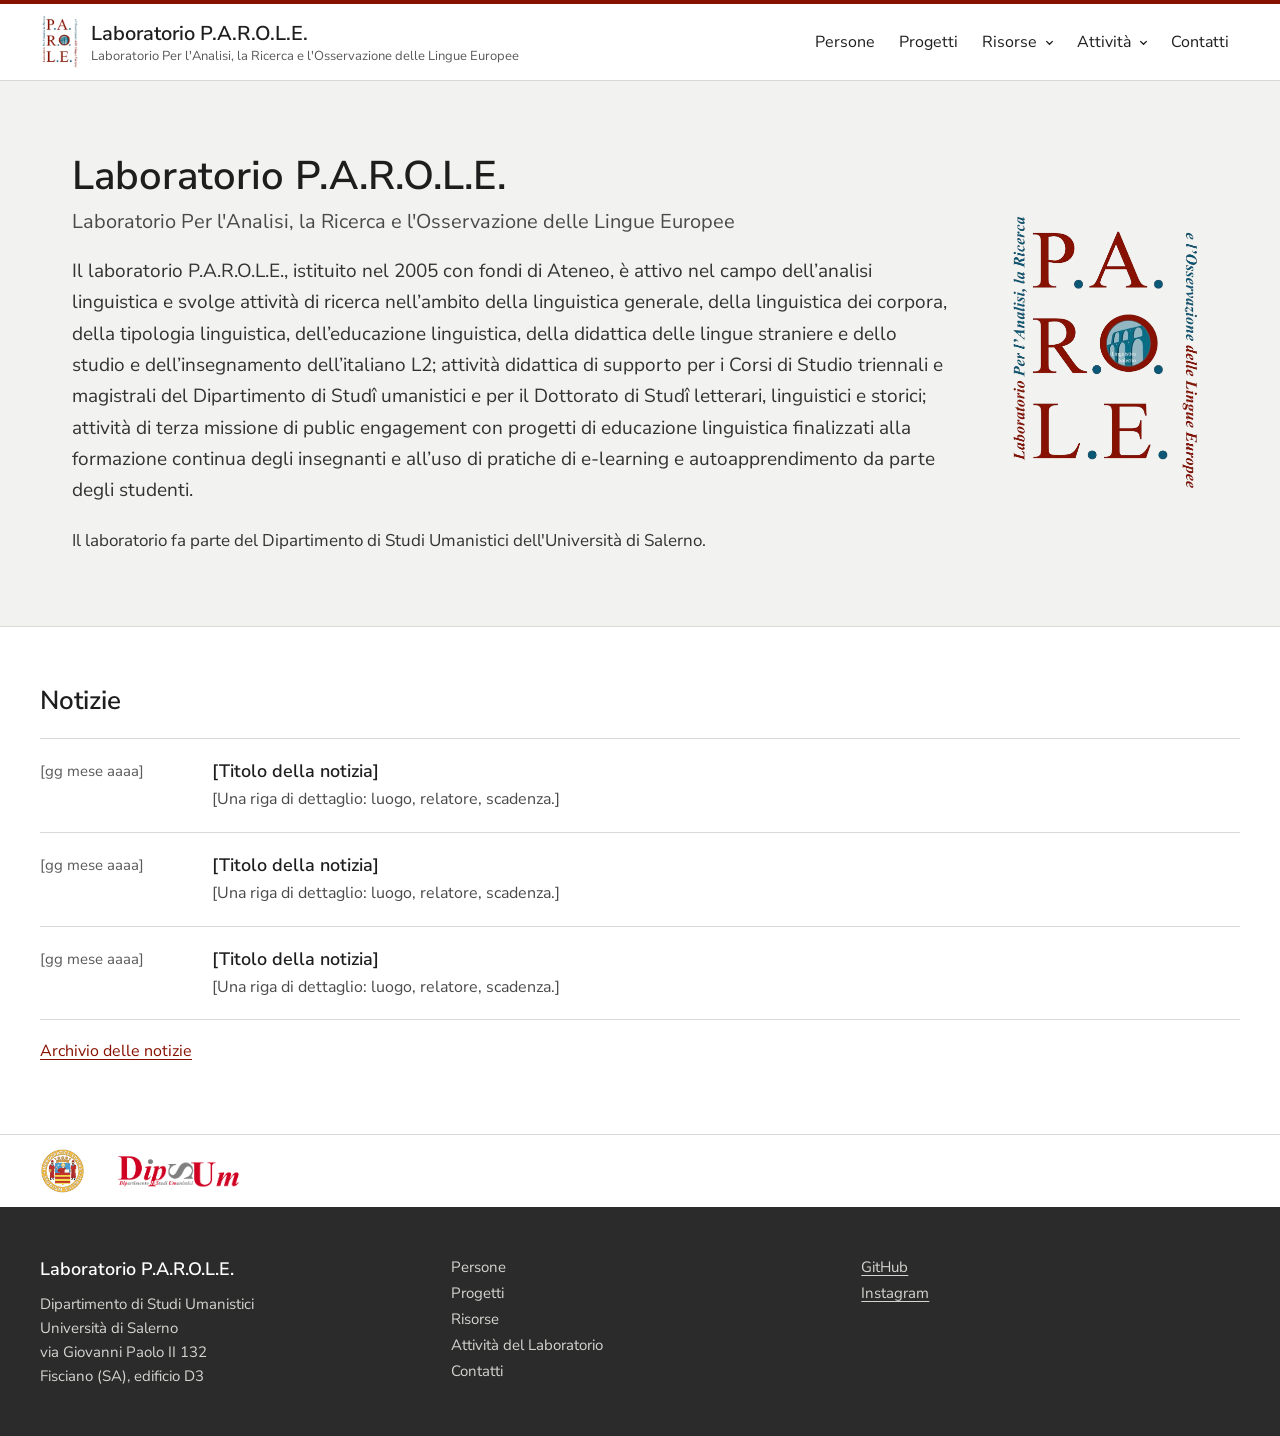
==== commit 5f02062b: "Update index.html" ====
--- a/index.html
+++ b/index.html
@@ -51,7 +51,7 @@
         <p style="margin: 0; font-size: 20px; line-height: 1.45; color: #4A4A4A">Laboratorio Per l'Analisi, la Ricerca e l'Osservazione delle Lingue Europee</p>
       </div>
       <img class="hero-logo-mobile" src="images/logo.png" alt="">
-      <p style="margin: 0; font-size: 19px; line-height: 1.65; color: #333333">[Presentazione del laboratorio: di cosa si occupa, con quali metodi, per chi. Tre o quattro righe al massimo.]</p>
+      <p style="margin: 0; font-size: 19px; line-height: 1.65; color: #333333">Il laboratorio P.A.R.O.L.E., istituito nel 2005 con fondi di Ateneo, è attivo nel campo dell’analisi linguistica e svolge attività di ricerca nell’ambito della linguistica generale, della linguistica dei corpora, della tipologia linguistica, dell’educazione linguistica, della didattica delle lingue straniere e dello studio e dell’insegnamento dell’italiano L2; attività didattica di supporto per i Corsi di Studio triennali e magistrali del Dipartimento di Studî umanistici e per il Dottorato di Studî letterari, linguistici e storici; attività di terza missione di public engagement con progetti di educazione linguistica finalizzati alla formazione continua degli insegnanti e all’uso di pratiche di e-learning e autoapprendimento da parte degli studenti.</p>
       <p style="margin: 0; font-size: 17px; line-height: 1.6; color: #333333">Il laboratorio fa parte del Dipartimento di Studi Umanistici dell'Università di Salerno.</p>
     </div>
     <img class="hero-logo" src="images/logo.png" alt="Logo del Laboratorio P.A.R.O.L.E." style="flex: 0 0 auto; margin-left: auto; width: 210px; max-width: 100%; height: auto; display: block">
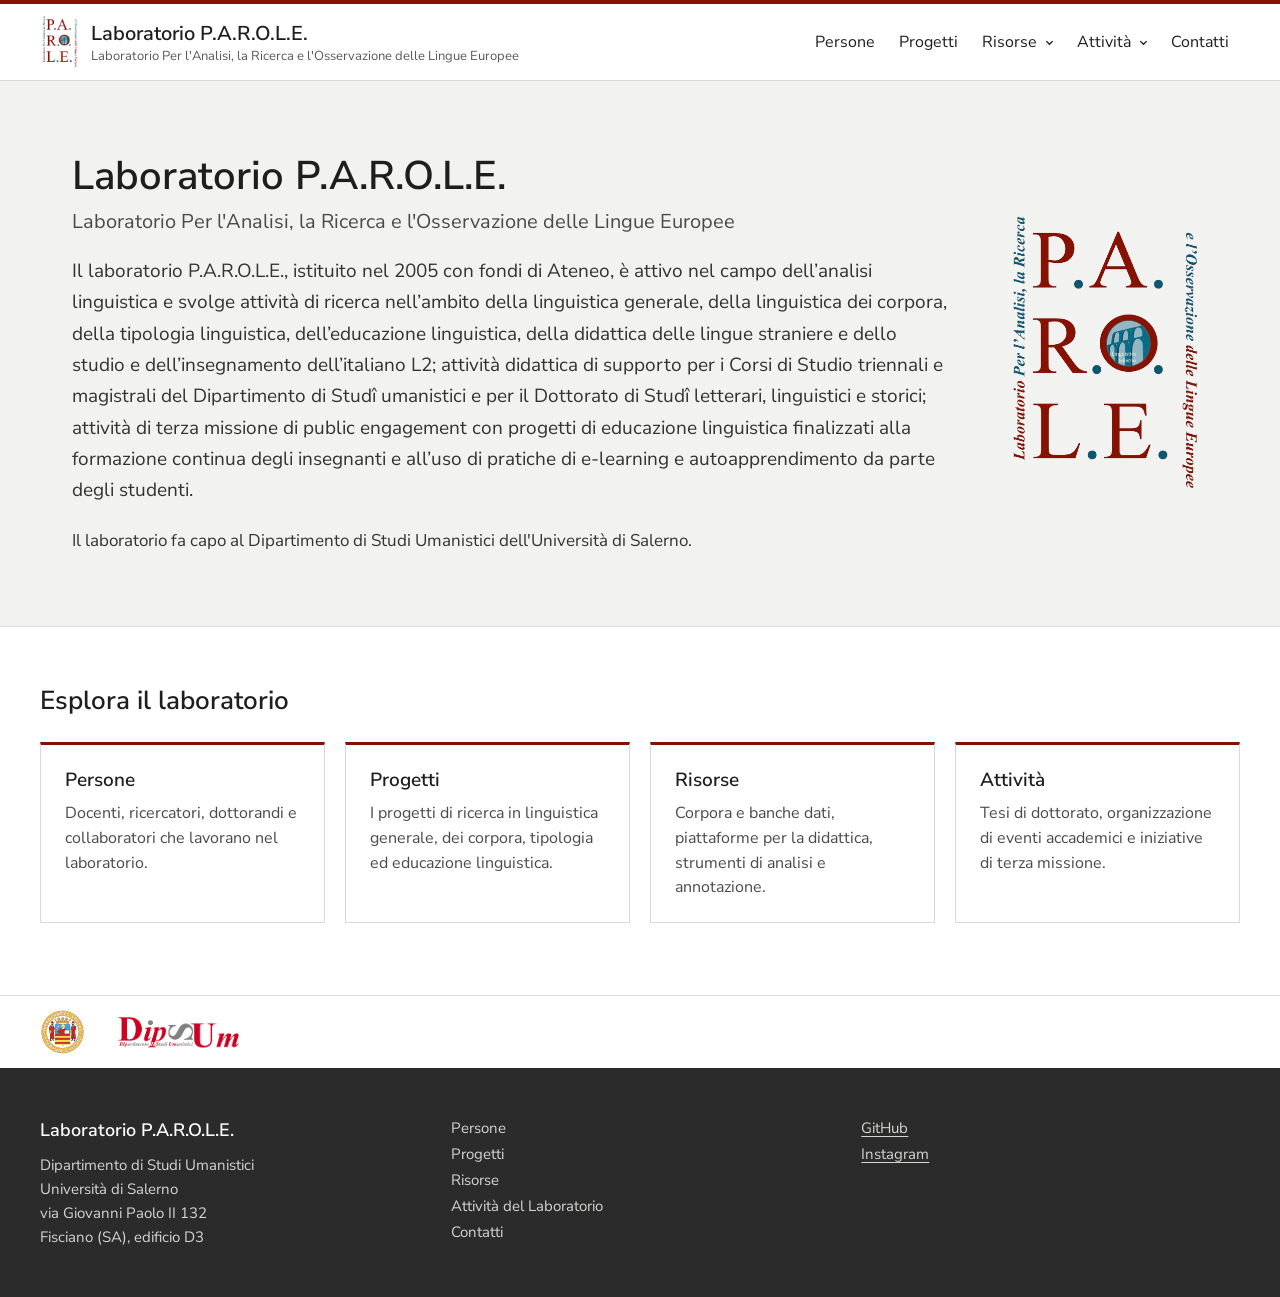
==== commit dc5dd8d1: "Update index.html" ====
--- a/index.html
+++ b/index.html
@@ -52,29 +52,32 @@
       </div>
       <img class="hero-logo-mobile" src="images/logo.png" alt="">
       <p style="margin: 0; font-size: 19px; line-height: 1.65; color: #333333">Il laboratorio P.A.R.O.L.E., istituito nel 2005 con fondi di Ateneo, è attivo nel campo dell’analisi linguistica e svolge attività di ricerca nell’ambito della linguistica generale, della linguistica dei corpora, della tipologia linguistica, dell’educazione linguistica, della didattica delle lingue straniere e dello studio e dell’insegnamento dell’italiano L2; attività didattica di supporto per i Corsi di Studio triennali e magistrali del Dipartimento di Studî umanistici e per il Dottorato di Studî letterari, linguistici e storici; attività di terza missione di public engagement con progetti di educazione linguistica finalizzati alla formazione continua degli insegnanti e all’uso di pratiche di e-learning e autoapprendimento da parte degli studenti.</p>
-      <p style="margin: 0; font-size: 17px; line-height: 1.6; color: #333333">Il laboratorio fa parte del Dipartimento di Studi Umanistici dell'Università di Salerno.</p>
+      <p style="margin: 0; font-size: 17px; line-height: 1.6; color: #333333">Il laboratorio fa capo al Dipartimento di Studi Umanistici dell'Università di Salerno.</p>
     </div>
     <img class="hero-logo" src="images/logo.png" alt="Logo del Laboratorio P.A.R.O.L.E." style="flex: 0 0 auto; margin-left: auto; width: 210px; max-width: 100%; height: auto; display: block">
   </section>
 
   <section style="background: #FFFFFF; border-top: 1px solid #D9D9D5">
-    <div style="max-width: 1200px; margin: 0 auto; padding: 56px 32px 72px; display: flex; flex-direction: column; gap: 20px">
-      <h2 style="margin: 0; font-size: 26px; font-weight: 600">Notizie</h2>
-      <ul style="list-style: none; margin: 0; padding: 0; border-top: 1px solid #D9D9D5">
-        <li style="display: flex; flex-wrap: wrap; gap: 4px 32px; padding: 20px 0; border-bottom: 1px solid #D9D9D5">
-          <span style="flex: 0 0 140px; font-size: 15px; color: #595959; padding-top: 2px">[gg mese aaaa]</span>
-          <span style="flex: 1 1 480px; display: flex; flex-direction: column; gap: 4px"><a href="index.html" style="font-size: 18px; font-weight: 600">[Titolo della notizia]</a><span style="font-size: 16px; line-height: 1.55; color: #4A4A4A">[Una riga di dettaglio: luogo, relatore, scadenza.]</span></span>
+    <div style="max-width: 1200px; margin: 0 auto; padding: 56px 32px 72px; display: flex; flex-direction: column; gap: 24px">
+      <h2 style="margin: 0; font-size: 26px; font-weight: 600">Esplora il laboratorio</h2>
+      <ul style="list-style: none; margin: 0; padding: 0; display: grid; grid-template-columns: repeat(auto-fit, minmax(min(100%, 250px), 1fr)); gap: 20px">
+        <li style="border: 1px solid #D9D9D5; border-top: 3px solid var(--accent); padding: 22px 24px; display: flex; flex-direction: column; gap: 8px">
+          <a href="persone.html" style="font-size: 19px; font-weight: 600">Persone</a>
+          <span style="font-size: 16px; line-height: 1.55; color: #4A4A4A">Docenti, ricercatori, dottorandi e collaboratori che lavorano nel laboratorio.</span>
         </li>
-        <li style="display: flex; flex-wrap: wrap; gap: 4px 32px; padding: 20px 0; border-bottom: 1px solid #D9D9D5">
-          <span style="flex: 0 0 140px; font-size: 15px; color: #595959; padding-top: 2px">[gg mese aaaa]</span>
-          <span style="flex: 1 1 480px; display: flex; flex-direction: column; gap: 4px"><a href="index.html" style="font-size: 18px; font-weight: 600">[Titolo della notizia]</a><span style="font-size: 16px; line-height: 1.55; color: #4A4A4A">[Una riga di dettaglio: luogo, relatore, scadenza.]</span></span>
+        <li style="border: 1px solid #D9D9D5; border-top: 3px solid var(--accent); padding: 22px 24px; display: flex; flex-direction: column; gap: 8px">
+          <a href="progetti.html" style="font-size: 19px; font-weight: 600">Progetti</a>
+          <span style="font-size: 16px; line-height: 1.55; color: #4A4A4A">I progetti di ricerca in linguistica generale, dei corpora, tipologia ed educazione linguistica.</span>
         </li>
-        <li style="display: flex; flex-wrap: wrap; gap: 4px 32px; padding: 20px 0; border-bottom: 1px solid #D9D9D5">
-          <span style="flex: 0 0 140px; font-size: 15px; color: #595959; padding-top: 2px">[gg mese aaaa]</span>
-          <span style="flex: 1 1 480px; display: flex; flex-direction: column; gap: 4px"><a href="index.html" style="font-size: 18px; font-weight: 600">[Titolo della notizia]</a><span style="font-size: 16px; line-height: 1.55; color: #4A4A4A">[Una riga di dettaglio: luogo, relatore, scadenza.]</span></span>
+        <li style="border: 1px solid #D9D9D5; border-top: 3px solid var(--accent); padding: 22px 24px; display: flex; flex-direction: column; gap: 8px">
+          <a href="risorse.html" style="font-size: 19px; font-weight: 600">Risorse</a>
+          <span style="font-size: 16px; line-height: 1.55; color: #4A4A4A">Corpora e banche dati, piattaforme per la didattica, strumenti di analisi e annotazione.</span>
+        </li>
+        <li style="border: 1px solid #D9D9D5; border-top: 3px solid var(--accent); padding: 22px 24px; display: flex; flex-direction: column; gap: 8px">
+          <a href="attivita.html" style="font-size: 19px; font-weight: 600">Attività</a>
+          <span style="font-size: 16px; line-height: 1.55; color: #4A4A4A">Tesi di dottorato, organizzazione di eventi accademici e iniziative di terza missione.</span>
         </li>
       </ul>
-      <a href="index.html" style="align-self: flex-start; font-size: 16px; color: var(--accent); text-decoration: underline; text-underline-offset: 3px">Archivio delle notizie</a>
     </div>
   </section>
 </main>
@@ -114,7 +117,7 @@
 });
 var wrap = document.querySelector('.search-wrap');
 if (wrap) {
-  var norm = function (t) { return t.normalize('NFD').replace(/[\u0300-\u036f]/g, '').toLowerCase(); };
+  var norm = function (t) { return t.normalize('NFD').replace(/[̀-ͯ]/g, '').toLowerCase(); };
   var cards = Array.prototype.slice.call(document.querySelectorAll('main article'));
   var q = wrap.querySelector('.res-search');
   var selects = Array.prototype.slice.call(wrap.querySelectorAll('select[data-filter]'));
